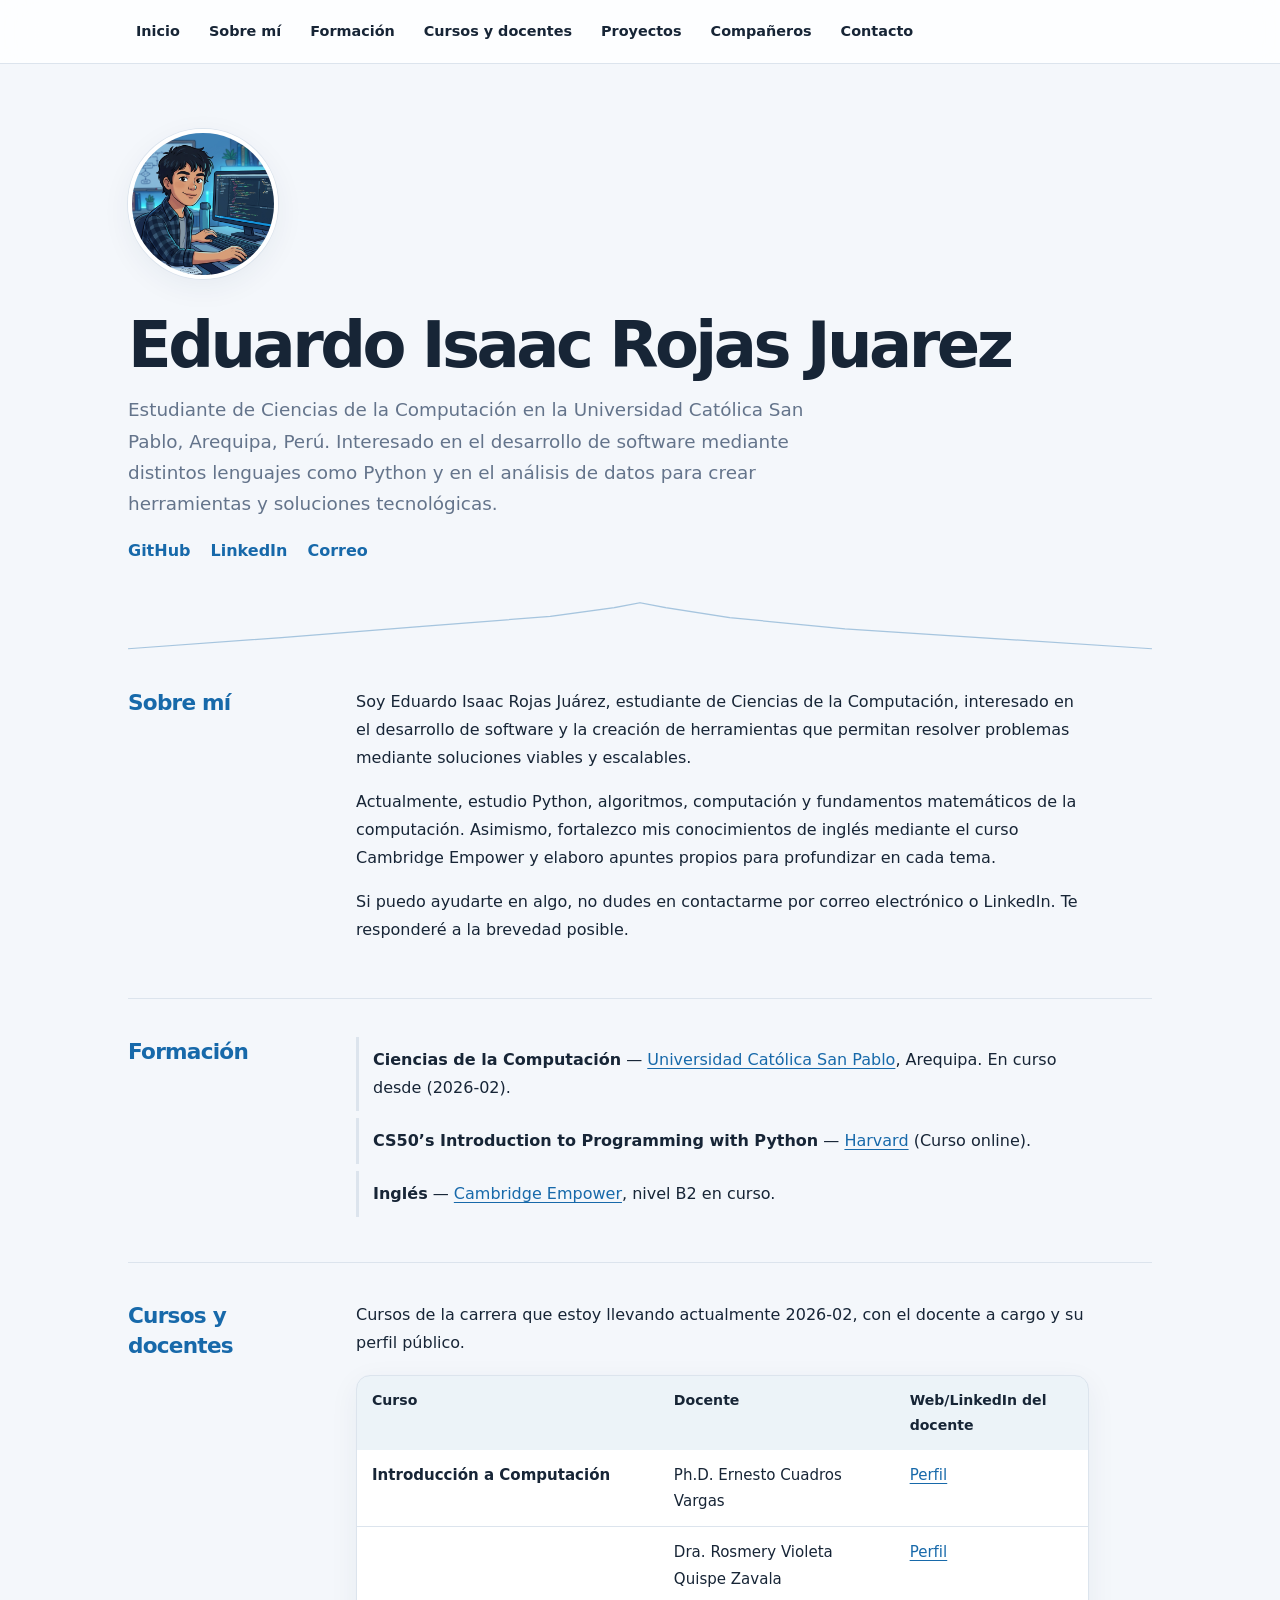
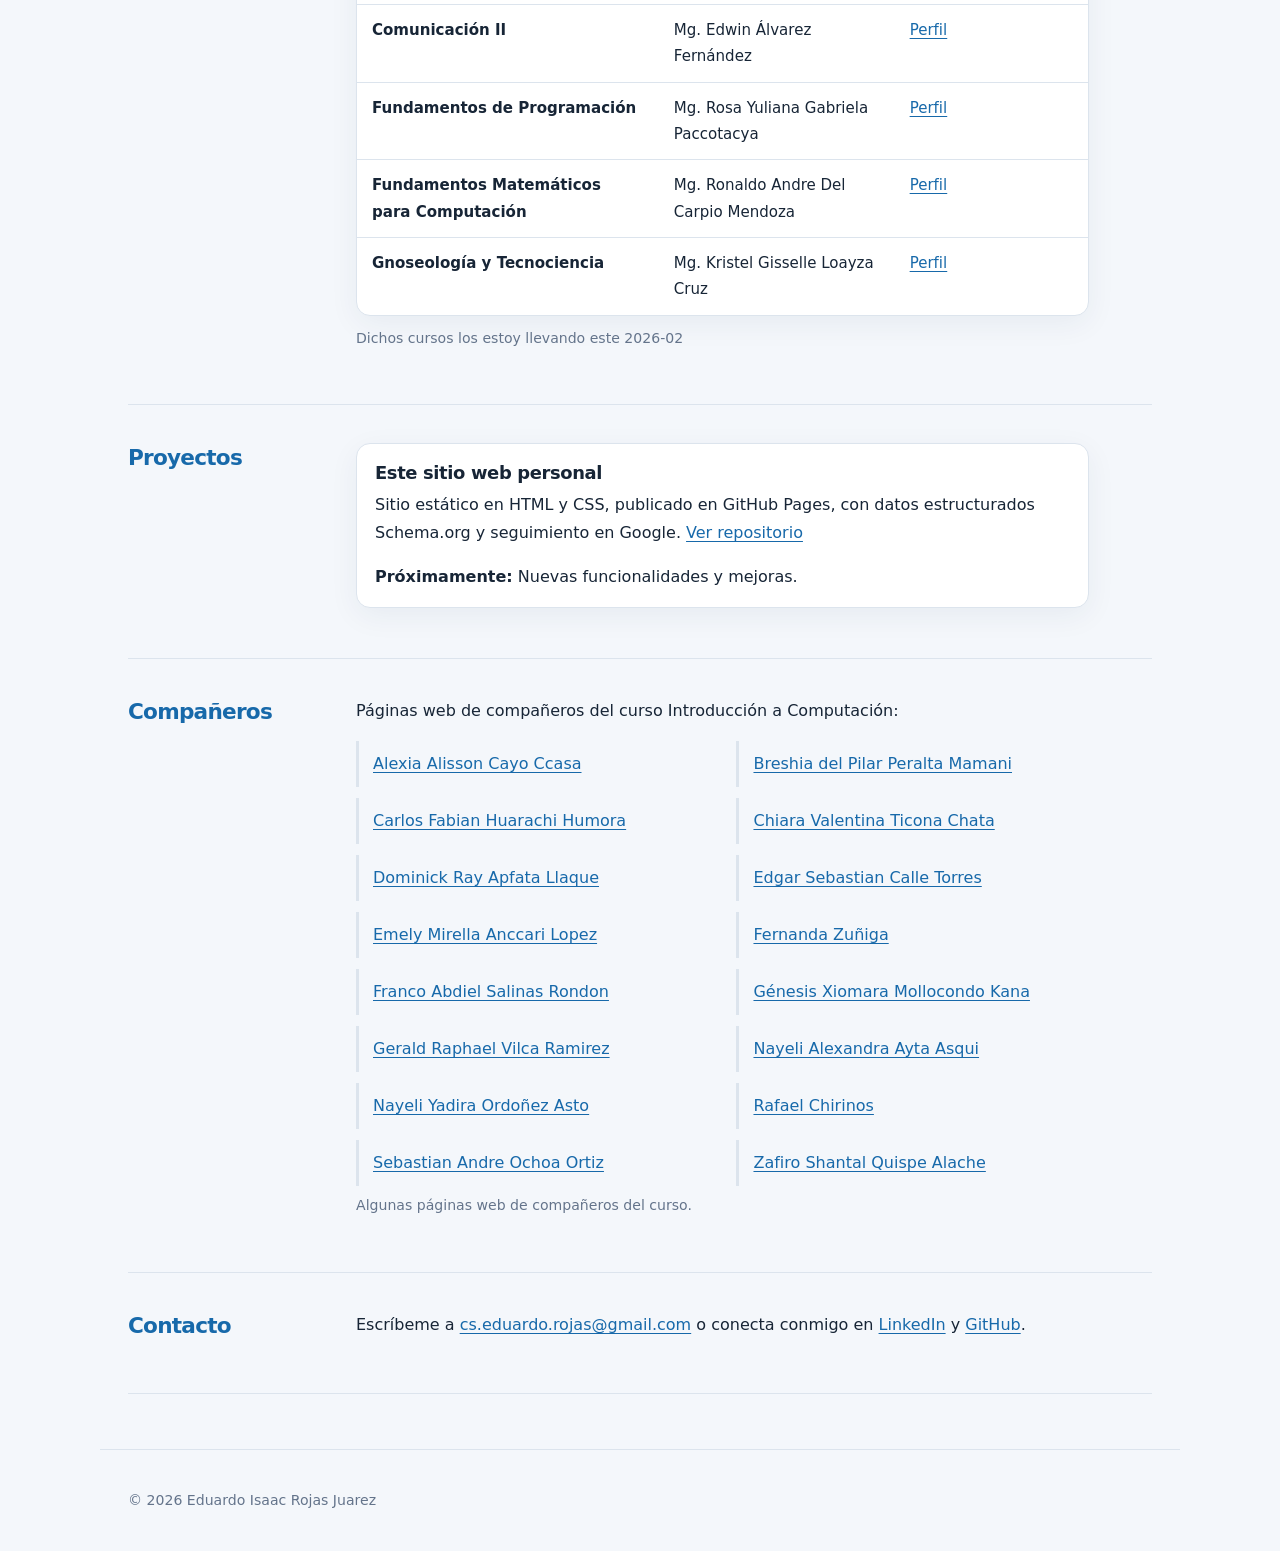
==== index.html @ 974d4896 "Update index.html" ====
<!DOCTYPE html>
<html lang="es">
<head>
  <meta charset="utf-8">
  <meta name="viewport" content="width=device-width, initial-scale=1">
  <title>Eduardo Isaac Rojas Juarez | Estudiante de Ciencias de la Computación</title>
  <meta name="description" content="Sitio web de Eduardo Isaac Rojas Juarez: estudiante de Ciencias de la Computación en Arequipa. CV, cursos, proyectos y contacto.">
  <link rel="canonical" href="https://eduardoisaacrojasjuarez.github.io/">
  <meta name="robots" content="index, follow, max-image-preview:large">
  <meta name="author" content="Eduardo Isaac Rojas Juarez">
  <meta name="google-site-verification" content="FmNkyn1vYM3ba5EuZyZBPUM_drR7Zy6KLE9Pb8ReOTU" />
  <link rel="icon" href="assets/favicon.svg" type="image/svg+xml">
  <link rel="stylesheet" href="styles.css">

  <!-- Open Graph / redes -->
  <meta property="og:type" content="profile">
  <meta property="og:title" content="Eduardo Isaac Rojas Juarez">
  <meta property="og:description" content="Estudiante de Ciencias de la Computación. CV, cursos y proyectos.">
  <meta property="og:url" content="https://eduardoisaacrojasjuarez.github.io/">
  <meta property="og:image" content="https://eduardoisaacrojasjuarez.github.io/assets/perfil.jfif">
  <meta property="og:locale" content="es_PE">

  <!-- Datos estructurados: identidad de la persona -->
  <script type="application/ld+json">
  {
    "@context": "https://schema.org",
    "@type": "Person",
    "name": "Eduardo Isaac Rojas Juarez",
    "url": "https://eduardoisaacrojasjuarez.github.io/",
    "image": "https://eduardoisaacrojasjuarez.github.io/assets/perfil.jfif",
    "jobTitle": "Estudiante de Ciencias de la Computación",
    "description": "Estudiante de Ciencias de la Computación.",
    "alumniOf": {
      "@type": "CollegeOrUniversity",
      "name": "Universidad Católica San Pablo"
    },
    "address": {
      "@type": "PostalAddress",
      "addressLocality": "Arequipa",
      "addressCountry": "PE"
    },
    "knowsAbout": ["Ciencias de la Computación", "Python", "CS50P", "CS50SQL"],
    "sameAs": [
      "https://github.com/eduardoisaacrojasjuarez",
      "https://www.linkedin.com/in/eirj/"
    ]
  }
  </script>
</head>
<body>
  <a class="skip" href="#contenido">Saltar al contenido</a>

  <header class="top">
    <nav aria-label="Principal">
      <a href="#inicio">Inicio</a>
      <a href="#sobre-mi">Sobre mí</a>
      <a href="#formacion">Formación</a>
      <a href="#cursos">Cursos y docentes</a>
      <a href="#proyectos">Proyectos</a>
      <a href="#companeros">Compañeros</a>
      <a href="#contacto">Contacto</a>
    </nav>
  </header>

  <main id="contenido">

    <section id="inicio" class="hero">
      <img src="assets/perfil.jfif" width="160" height="160"
           alt="Retrato de Eduardo Isaac Rojas Juarez, estudiante de Ciencias de la Computación">
      <div>
        <h1>Eduardo Isaac Rojas Juarez</h1>
        <p class="lead">Estudiante de Ciencias de la Computación en la Universidad Católica San Pablo, Arequipa, Perú. 
          Interesado en el desarrollo de software mediante distintos lenguajes como Python y en el análisis de datos para crear herramientas y soluciones tecnológicas.</p>
        <p class="enlaces">
          <a rel="me" href="https://github.com/eduardoisaacrojasjuarez">GitHub</a>
          <a rel="me" href="https://www.linkedin.com/in/eirj/">LinkedIn</a>
          <a href="mailto:cs.eduardo.rojas@gmail.com">Correo</a>
        </p>
      </div>
      <svg class="misti" viewBox="0 0 800 90" preserveAspectRatio="none" aria-hidden="true" focusable="false">
        <path d="M0 88 L120 70 L230 52 L330 36 L380 22 L400 14 L420 22 L470 38 L560 56 L680 72 L800 88" fill="none" stroke="currentColor" stroke-width="2" stroke-linejoin="round"/>
      </svg>
    </section>

    <section id="sobre-mi">
      <h2>Sobre mí</h2>
      <div class="cuerpo">
        <p>Soy Eduardo Isaac Rojas Juárez, estudiante de Ciencias de la Computación, interesado en el desarrollo de software y la creación de herramientas que permitan resolver problemas mediante soluciones viables y escalables.</p>
        <p>Actualmente, estudio Python, algoritmos, computación y fundamentos matemáticos de la computación. Asimismo, fortalezco mis conocimientos de inglés mediante el curso Cambridge Empower y elaboro apuntes propios para profundizar en cada tema.</p>
        <p>Si puedo ayudarte en algo, no dudes en contactarme por correo electrónico o LinkedIn. Te responderé a la brevedad posible.</p>
      </div>
    </section>

    <section id="formacion">
      <h2>Formación</h2>
      <div class="cuerpo">
        <ul class="linea">
          <li>
            <strong>Ciencias de la Computación</strong> — 
            <a href="https://dc.ucsp.edu.pe/" target="_blank" rel="noopener noreferrer">Universidad Católica San Pablo</a>, Arequipa. En curso desde (2026-02).
          </li>
          <li>
            <strong>CS50’s Introduction to Programming with Python</strong> — 
            <a href="https://cs50.harvard.edu/python/" target="_blank" rel="noopener noreferrer">Harvard</a> (Curso online).
          </li>
          <li>
            <strong>Inglés</strong> — 
            <a href="https://idiomas.ucsp.edu.pe/" target="_blank" rel="noopener noreferrer">Cambridge Empower</a>, nivel B2 en curso.
          </li>
        </ul>
      </div>
    </section>

    <section id="cursos">
      <h2>Cursos y docentes</h2>
      <div class="cuerpo">
        <p> Cursos de la carrera que estoy llevando actualmente 2026-02, con el docente a cargo y su perfil público.</p>
        <div class="tabla" tabindex="0" role="region" aria-label="Tabla de cursos y docentes">
          <table>
            <caption class="solo-lectores"> Cursos de Ciencias de la Computación, docentes y perfiles de LinkedIn</caption>
            <thead>
              <tr><th scope="col">Curso</th><th scope="col">Docente</th><th scope="col"> Web/LinkedIn del docente</th></tr>
            </thead>
            <tbody>
              <tr>
                <th scope="row">Introducción a Computación</th>
                <td>Ph.D. Ernesto Cuadros Vargas</td>
                <td><a href="https://socios.spc.org.pe/ecuadros/" target="_blank" rel="noopener noreferrer">Perfil</a></td>
              </tr>
              <tr>
                <th scope="row"></th>
                <td>Dra. Rosmery Violeta Quispe Zavala</td>
                <td><a href="https://pe.linkedin.com/in/rosmery-violeta-quispe-zavala-58374638" target="_blank" rel="noopener noreferrer">Perfil</a></td>
              </tr>
              <tr>
                <th scope="row">Comunicación II</th>
                <td>Mg. Edwin Álvarez Fernández</td>
                <td><a href="https://www.facebook.com/edwing.alvarezfernandez" target="_blank" rel="noopener noreferrer">Perfil</a></td>
              </tr>
              <tr>
                <th scope="row">Fundamentos de Programación</th>
                <td>Mg. Rosa Yuliana Gabriela Paccotacya</td>
                <td><a href="https://pe.linkedin.com/in/rpaccotacyay" target="_blank" rel="noopener noreferrer">Perfil</a></td>
              </tr>
              <tr>
                <th scope="row">Fundamentos Matemáticos para Computación</th>
                <td>Mg. Ronaldo Andre Del Carpio Mendoza</td>
                <td><a href="https://pe.linkedin.com/in/ronaldo-del-carpio" target="_blank" rel="noopener noreferrer">Perfil</a></td>
              </tr>
              <tr>
                <th scope="row">Gnoseología y Tecnociencia</th>
                <td>Mg. Kristel Gisselle Loayza Cruz</td>
                <td><a href="https://www.facebook.com/kristelgisselle.loayzacruz/?locale=es_LA" target="_blank" rel="noopener noreferrer">Perfil</a></td>
              </tr>
        <!-- <tr>
                <th scope="row">[[OTRO CURSO]]</th>
                <td>[[DOCENTE]]</td>
                <td><a href="[[URL LINKEDIN DOCENTE]]" rel="noopener noreferrer">Perfil</a></td>
              </tr> -->
            </tbody>
          </table>
        </div>
        <p class="nota"> Dichos cursos los estoy llevando este 2026-02 </p>
      </div>
    </section>

    <section id="proyectos">
      <h2>Proyectos</h2>
      <div class="cuerpo">
        <article>
          <h3>Este sitio web personal</h3>
          <p>Sitio estático en HTML y CSS, publicado en GitHub Pages, con datos estructurados Schema.org y
          seguimiento en Google.
          <a href="https://github.com/eduardoisaacrojasjuarez/eduardoisaacrojasjuarez.github.io">Ver repositorio</a></p>
          <p><strong>Próximamente:</strong> Nuevas funcionalidades y mejoras.</p>
        </article>
        
<!--    <article>
          <h3>[[NOMBRE DE UN PROYECTO REAL]]</h3>
          <p>[[Problema que resuelve, tu contribución, herramientas y resultado. Enlace al repositorio.]]</p>
        </article>
        <article>
          <h3>Apuntes de Python basados en CS50P</h3>
          <p>Guía en español de la primera parte de CS50P con ejercicios, balotario y glosario por capítulo.
          [[AÑADE enlace al repositorio o al PDF si lo publicas]]</p>
        </article>
-->

      </div>
    </section>

    <section id="companeros">
    <h2>Compañeros</h2>
    <div class="cuerpo">
      <p>Páginas web de compañeros del curso Introducción a Computación:</p>
      <ul class="linea dos-columnas">
        <li><a href="https://alexiacayo19.github.io" target="_blank" rel="noopener noreferrer">Alexia Alisson Cayo Ccasa</a></li>
        <li><a href="https://bre-pilar.github.io/Breshia-del-pilar-peralta-mamani/" target="_blank" rel="noopener noreferrer">Breshia del Pilar Peralta Mamani</a></li>
        <li><a href="https://carlosfabianhuarachihumora.github.io" target="_blank" rel="noopener noreferrer">Carlos Fabian Huarachi Humora</a></li>
        <li><a href="https://chiaraticona-source.github.io/chiara-ticona.github.io/" target="_blank" rel="noopener noreferrer">Chiara Valentina Ticona Chata</a></li>
        <li><a href="https://dominickapfata-sudo.github.io/dominickrayapfatallaique.github.io/" target="_blank" rel="noopener noreferrer">Dominick Ray Apfata Llaque</a></li>
        <li><a href="https://polarberto.github.io/EDGAR-SEBASTIAN-CALLE-TORRES/" target="_blank" rel="noopener noreferrer">Edgar Sebastian Calle Torres</a></li>
        <li><a href="https://emelyanccari-ops.github.io" target="_blank" rel="noopener noreferrer">Emely Mirella Anccari Lopez</a></li>
        <li><a href="https://fernandagzcj.github.io/fernandagabrielazunigacamacho.github.io/" target="_blank" rel="noopener noreferrer">Fernanda Zuñiga</a></li>
        <li><a href="https://francoabdielsalinasrondon.github.io" target="_blank" rel="noopener noreferrer">Franco Abdiel Salinas Rondon</a></li>
        <li><a href="https://genesismollocondo-source.github.io/" target="_blank" rel="noopener noreferrer">Génesis Xiomara Mollocondo Kana</a></li>
        <li><a href="https://roachsanders.github.io/Gerald-Raphael-Vilca-Ramirez/" target="_blank" rel="noopener noreferrer">Gerald Raphael Vilca Ramirez</a></li>
        <li><a href="https://nayeliayta-dev.github.io/" target="_blank" rel="noopener noreferrer">Nayeli Alexandra Ayta Asqui</a></li>
        <li><a href="https://nayeliordonez.github.io/Nayeli-Ordonez-Asto/" target="_blank" rel="noopener noreferrer">Nayeli Yadira Ordoñez Asto</a></li>
        <li><a href="https://rafaelchirinosaspauza.github.io/sitio-web-sobre-mi-/" target="_blank" rel="noopener noreferrer">Rafael Chirinos</a></li>
        <li><a href="https://sebasochoa.github.io" target="_blank" rel="noopener noreferrer">Sebastian Andre Ochoa Ortiz</a></li>
        <li><a href="https://zafiroquispe-wq.github.io/" target="_blank" rel="noopener noreferrer">Zafiro Shantal Quispe Alache</a></li>
      </ul>
      <p class="nota">Algunas páginas web de compañeros del curso.</p>
    </div>
    </section>
    
    <section id="contacto">
      <h2>Contacto</h2>
      <div class="cuerpo">
        <p>Escríbeme a <a href="mailto:cs.eduardo.rojas@gmail.com">cs.eduardo.rojas@gmail.com</a> o conecta conmigo en
        <a rel="me" href="https://www.linkedin.com/in/eirj/">LinkedIn</a> y
        <a rel="me" href="https://github.com/eduardoisaacrojasjuarez">GitHub</a>.</p>
      </div>
    </section>

  </main>

  <footer><p>© 2026 Eduardo Isaac Rojas Juarez</p></footer>
</body>
</html>
---- styles.css ----
:root {
  color-scheme: light;

  --tinta: #172536;
  --fondo: #f4f7fb;
  --superficie: #ffffff;
  --linea: #dce4ed;
  --acento: #1769aa;
  --acento-hover: #0c4f87;
  --suave: #64748b;
  --barra: rgba(255, 255, 255, .82);
  --sombra: 0 8px 30px rgba(25, 50, 80, .06);
  --radio: 14px;
  --ancho: 1080px;
}

* {
  box-sizing: border-box;
}

html {
  scroll-behavior: smooth;
  scroll-padding-top: 85px;
}

body {
  margin: 0;
  font: 16px/1.75 system-ui, -apple-system, "Segoe UI",
        Roboto, sans-serif;
  color: var(--tinta);
  background: var(--fondo);
  -webkit-font-smoothing: antialiased;
  text-rendering: optimizeLegibility;
}

::selection {
  color: #fff;
  background: var(--acento);
}

/* Accesibilidad */

.skip {
  position: absolute;
  left: -9999px;
}

.skip:focus {
  position: fixed;
  left: 12px;
  top: 12px;
  padding: 10px 16px;
  background: var(--superficie);
  color: var(--tinta);
  border: 2px solid var(--acento);
  border-radius: 8px;
  z-index: 100;
}

.solo-lectores {
  position: absolute;
  width: 1px;
  height: 1px;
  padding: 0;
  margin: -1px;
  overflow: hidden;
  clip: rect(0, 0, 0, 0);
  white-space: nowrap;
  border: 0;
}

/* Navegación */

.top {
  position: sticky;
  top: 0;
  z-index: 50;
  background: var(--barra);
  border-bottom: 1px solid var(--linea);
  -webkit-backdrop-filter: blur(16px);
  backdrop-filter: blur(16px);
}

nav {
  max-width: var(--ancho);
  margin: auto;
  display: flex;
  flex-wrap: wrap;
  align-items: center;
  gap: 5px;
  padding: 12px 24px;
}

nav a {
  color: var(--tinta);
  text-decoration: none;
  font-size: .9rem;
  font-weight: 600;
  padding: 7px 12px;
  border-radius: 8px;
  transition: background .2s ease, color .2s ease;
}

nav a:hover,
nav a:focus-visible {
  color: var(--acento);
  background: rgba(23, 105, 170, .09);
  text-decoration: none;
}

/* Contenido principal */

main {
  max-width: var(--ancho);
  margin: auto;
  padding: 0 28px 55px;
}

section {
  padding: 38px 0;
  border-bottom: 1px solid var(--linea);
  display: grid;
  grid-template-columns: 12rem minmax(0, 1fr);
  gap: 12px 36px;
}

section > h2 {
  margin: 0;
  font: 650 1.35rem/1.35 system-ui, sans-serif;
  color: var(--acento);
  letter-spacing: -.035em;
}

.cuerpo {
  max-width: 72ch;
  min-width: 0;
}

.cuerpo > *:first-child {
  margin-top: 0;
}

.cuerpo p {
  margin: 0 0 16px;
}

/* Presentación */

.hero {
  display: flex;
  gap: 32px;
  align-items: center;
  flex-wrap: wrap;
  position: relative;
  padding: 65px 0 85px;
  border-bottom: 0;
}

.hero img {
  width: 150px;
  height: 150px;
  border-radius: 50%;
  object-fit: cover;
  border: 4px solid var(--superficie);
  box-shadow: 0 0 0 1px var(--linea), var(--sombra);
}

h1 {
  font: 750 clamp(2.4rem, 6vw, 4rem)/1.08
        system-ui, sans-serif;
  margin: 0 0 14px;
  letter-spacing: -.055em;
}

.lead {
  font-size: clamp(1rem, 2vw, 1.15rem);
  line-height: 1.7;
  margin: 0 0 18px;
  max-width: 58ch;
  color: var(--suave);
}

.enlaces {
  display: flex;
  gap: 12px 20px;
  flex-wrap: wrap;
  margin: 0;
  font-weight: 650;
}

.enlaces a {
  text-decoration: none;
}

.enlaces a:hover {
  text-decoration: underline;
}

.misti {
  position: absolute;
  left: 0;
  right: 0;
  bottom: 0;
  width: 100%;
  height: 56px;
  color: var(--acento);
  opacity: .35;
  pointer-events: none;
}

/* Títulos y artículos */

h3 {
  font-size: 1.12rem;
  line-height: 1.4;
  margin: 22px 0 6px;
  letter-spacing: -.02em;
}

article {
  padding: 16px 18px;
  margin: 12px 0;
  background: var(--superficie);
  border: 1px solid var(--linea);
  border-radius: var(--radio);
  box-shadow: var(--sombra);
  transition: border-color .2s ease, transform .2s ease;
}

article:hover {
  border-color: var(--acento);
  transform: translateY(-2px);
}

article:first-child h3 {
  margin-top: 0;
}

article p:last-child {
  margin-bottom: 0;
}

/* Enlaces */

a {
  color: var(--acento);
  text-underline-offset: 3px;
  text-decoration-thickness: 1px;
  transition: color .2s ease;
}

a:hover {
  color: var(--acento-hover);
}

a:focus-visible,
.tabla:focus-visible {
  outline: 3px solid #f5a524;
  outline-offset: 4px;
  border-radius: 4px;
}

/* Listas */

ul.linea {
  list-style: none;
  padding: 0;
  margin: 0;
}

ul.linea li {
  padding: 9px 0 9px 14px;
  border-left: 3px solid var(--linea);
  margin-bottom: 7px;
  transition: border-color .2s ease, padding-left .2s ease;
}

ul.linea li:hover {
  border-left-color: var(--acento);
  padding-left: 19px;
}

/* Compañeros: dos columnas */

.dos-columnas {
  display: grid;
  grid-template-columns: repeat(2, minmax(0, 1fr));
  column-gap: 28px;
  row-gap: 4px;
}

.dos-columnas li {
  min-width: 0;
  overflow-wrap: anywhere;
}

/* Tablas */

.tabla {
  overflow-x: auto;
  margin: 18px 0 10px;
  border: 1px solid var(--linea);
  border-radius: var(--radio);
  background: var(--superficie);
  box-shadow: var(--sombra);
}

table {
  border-collapse: collapse;
  width: 100%;
  min-width: 560px;
  font-size: .94rem;
}

th,
td {
  text-align: left;
  padding: 12px 15px;
  border-bottom: 1px solid var(--linea);
  vertical-align: top;
}

thead th {
  background: rgba(23, 105, 170, .08);
  font-size: .88rem;
  font-weight: 700;
}

tbody th {
  font-weight: 650;
}

tbody tr:hover {
  background: rgba(23, 105, 170, .035);
}

tr:last-child > * {
  border-bottom: 0;
}

/* Notas */

.nota {
  font-size: .88rem;
  color: var(--suave);
  margin-top: 16px;
}

/* Pie de página */

footer {
  max-width: var(--ancho);
  margin: auto;
  padding: 24px 28px;
  color: var(--suave);
  font-size: .88rem;
  border-top: 1px solid var(--linea);
}

/* Adaptación a dispositivos */

@media (max-width: 760px) {
  main {
    padding: 0 20px 40px;
  }

  section {
    grid-template-columns: 1fr;
    gap: 14px;
    padding: 30px 0;
  }

  section > h2 {
    font-size: 1.25rem;
  }

  .hero {
    padding: 38px 0 75px;
    gap: 22px;
  }

  .hero img {
    width: 120px;
    height: 120px;
  }

  nav {
    padding: 10px 16px;
    gap: 3px;
  }
}

@media (max-width: 520px) {
  .dos-columnas {
    grid-template-columns: 1fr;
  }

  h1 {
    font-size: 2.5rem;
  }

  .hero {
    align-items: flex-start;
  }

  nav a {
    font-size: .84rem;
    padding: 6px 9px;
  }

  article {
    padding: 14px;
  }
}

/* Modo oscuro automático */

@media (prefers-color-scheme: dark) {
  :root {
    color-scheme: dark;

    --tinta: #e6edf5;
    --fondo: #0b1220;
    --superficie: #111c2c;
    --linea: #25354a;
    --acento: #70baff;
    --acento-hover: #a0d2ff;
    --suave: #a2b1c3;
    --barra: rgba(11, 18, 32, .86);
    --sombra: 0 8px 30px rgba(0, 0, 0, .18);
  }

  .tabla {
    background: var(--superficie);
  }

  thead th {
    background: #1a2a40;
  }

  tbody tr:hover {
    background: rgba(112, 186, 255, .05);
  }

  .hero img {
    border-color: var(--superficie);
  }

  ::selection {
    color: #0b1220;
    background: #70baff;
  }
}

/* Movimiento reducido */

@media (prefers-reduced-motion: reduce) {
  *,
  *::before,
  *::after {
    scroll-behavior: auto !important;
    transition-duration: .01ms !important;
    animation-duration: .01ms !important;
    animation-iteration-count: 1 !important;
  }
}

/* Impresión */

@media print {
  :root {
    color-scheme: light;
    --tinta: #000;
    --fondo: #fff;
    --superficie: #fff;
    --linea: #ccc;
    --acento: #000;
    --suave: #444;
  }

  body {
    background: #fff;
    color: #000;
    font-size: 11pt;
  }

  .top,
  .skip,
  .misti {
    display: none;
  }

  main {
    max-width: none;
    padding: 0;
  }

  section {
    display: block;
    padding: 18px 0;
  }

  section > h2 {
    margin-bottom: 10px;
  }

  article {
    box-shadow: none;
    break-inside: avoid;
  }

  a {
    color: #000;
  }

  footer {
    padding: 15px 0;
  }
}
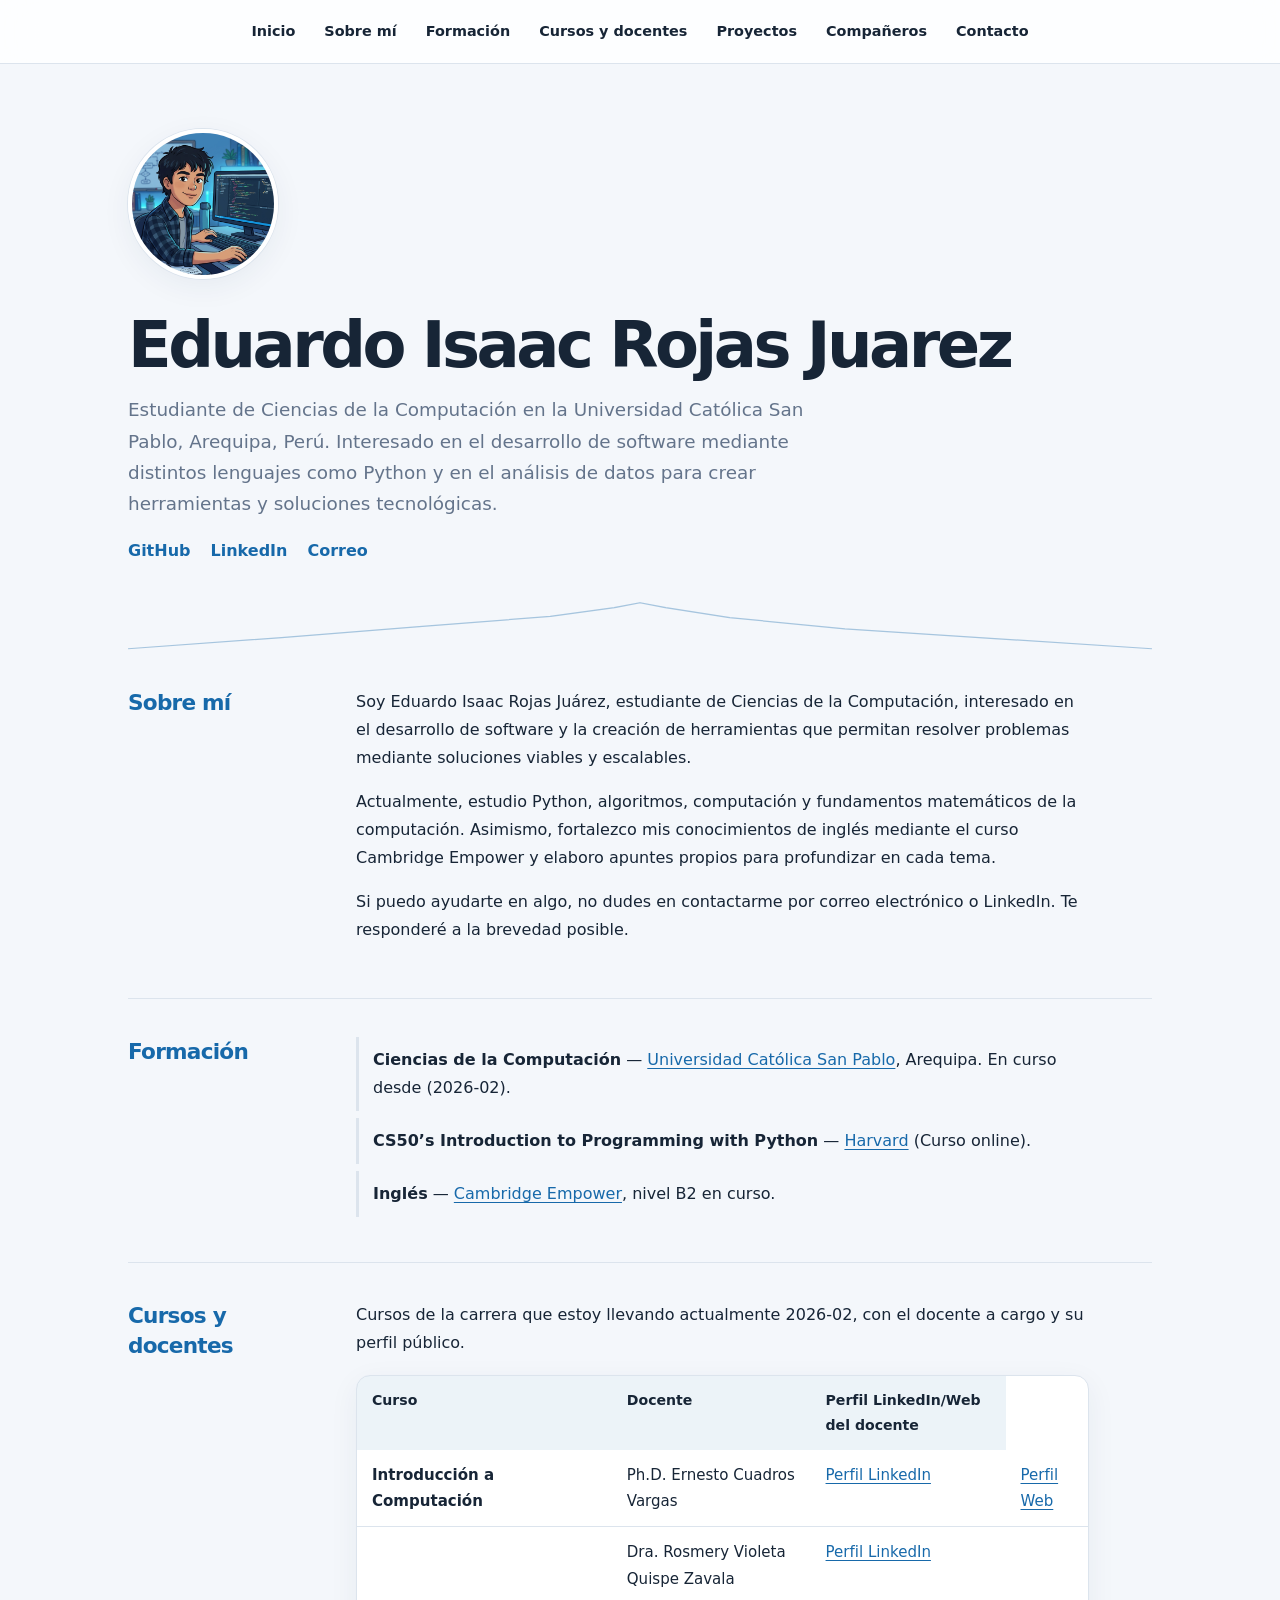
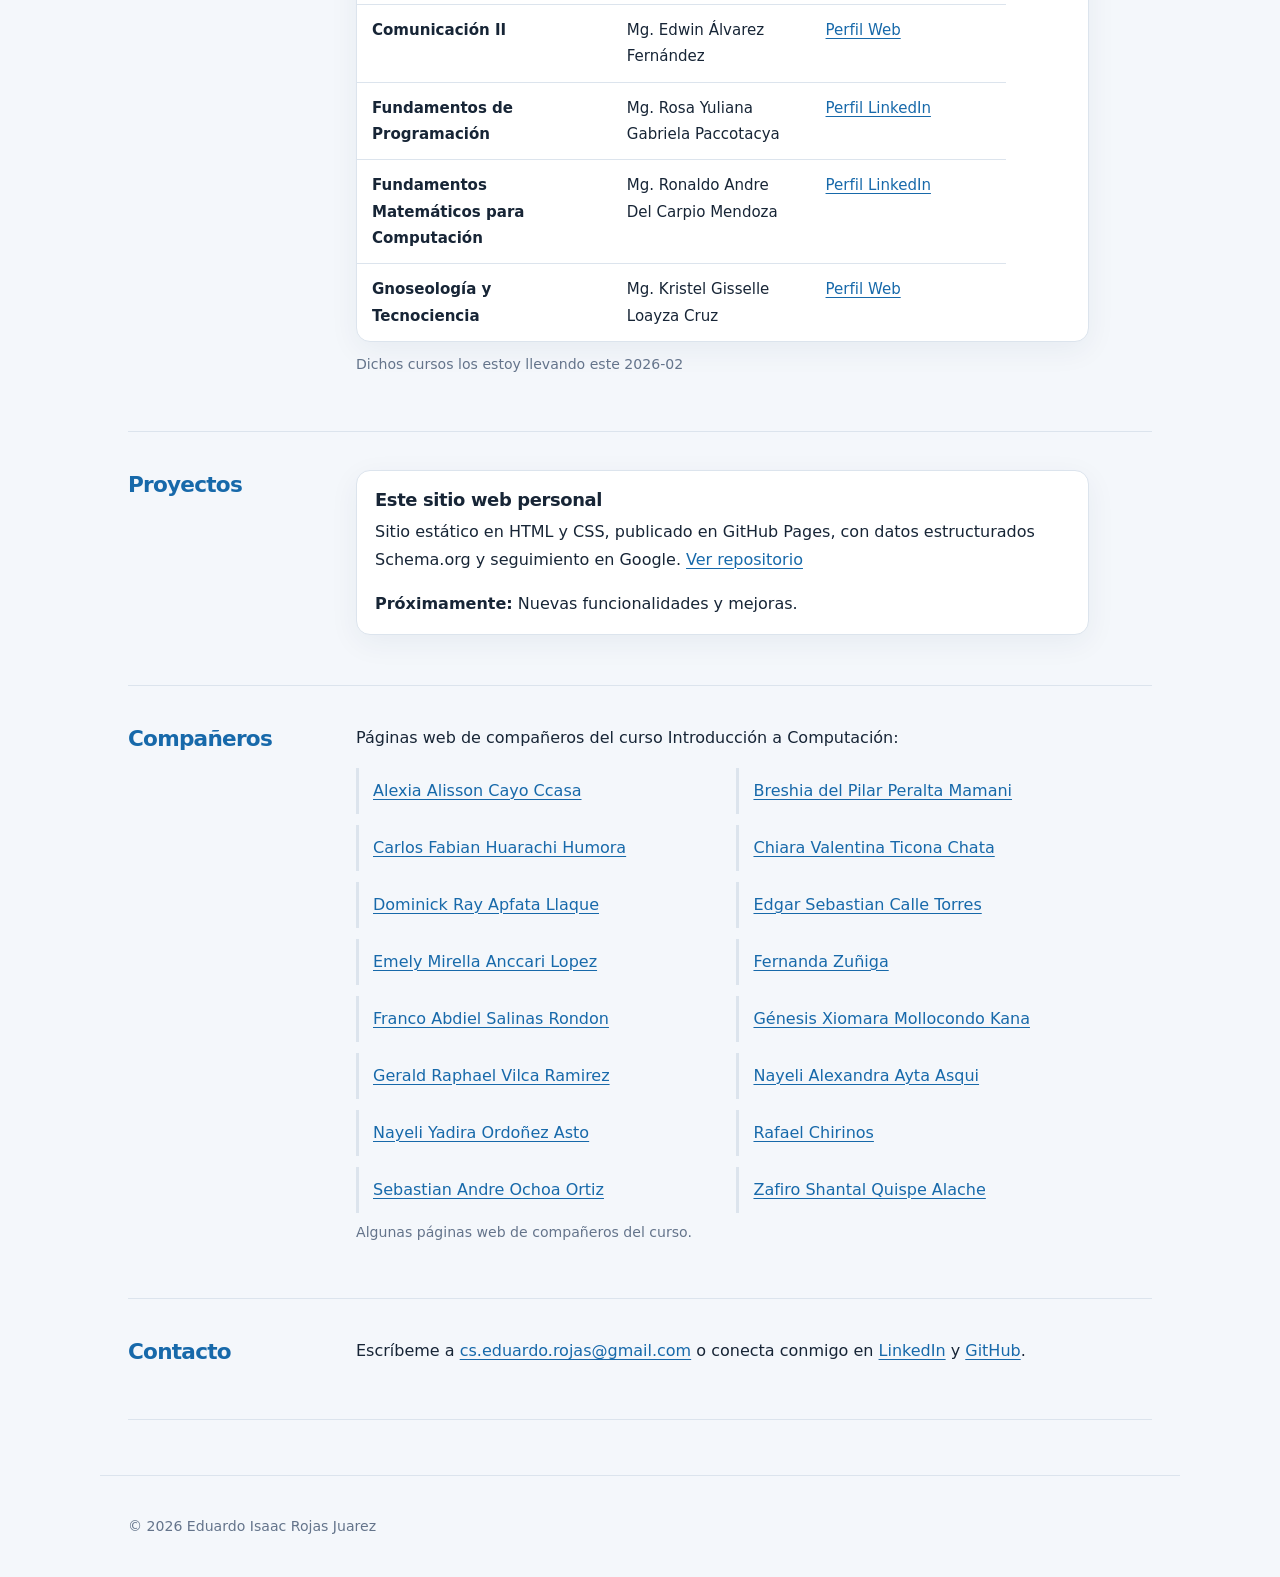
==== commit ee692b9b: "Fix HTML encoding issues in index.html" ====
--- a/index.html
+++ b/index.html
@@ -119,38 +119,39 @@
           <table>
             <caption class="solo-lectores"> Cursos de Ciencias de la Computación, docentes y perfiles de LinkedIn</caption>
             <thead>
-              <tr><th scope="col">Curso</th><th scope="col">Docente</th><th scope="col"> Web/LinkedIn del docente</th></tr>
+              <tr><th scope="col">Curso</th><th scope="col">Docente</th><th scope="col"> Perfil LinkedIn/Web del docente</th></tr>
             </thead>
             <tbody>
               <tr>
                 <th scope="row">Introducción a Computación</th>
                 <td>Ph.D. Ernesto Cuadros Vargas</td>
-                <td><a href="https://socios.spc.org.pe/ecuadros/" target="_blank" rel="noopener noreferrer">Perfil</a></td>
+                <td><a href="https://www.linkedin.com/in/ecuadrosv/" target="_blank" rel="noopener noreferrer">Perfil LinkedIn</a></td>
+                <td><a href="https://socios.spc.org.pe/ecuadros/" target="_blank" rel="noopener noreferrer">Perfil Web</a></td>
               </tr>
               <tr>
                 <th scope="row"></th>
                 <td>Dra. Rosmery Violeta Quispe Zavala</td>
-                <td><a href="https://pe.linkedin.com/in/rosmery-violeta-quispe-zavala-58374638" target="_blank" rel="noopener noreferrer">Perfil</a></td>
+                <td><a href="https://pe.linkedin.com/in/rosmery-violeta-quispe-zavala-58374638" target="_blank" rel="noopener noreferrer">Perfil LinkedIn</a></td>
               </tr>
               <tr>
                 <th scope="row">Comunicación II</th>
                 <td>Mg. Edwin Álvarez Fernández</td>
-                <td><a href="https://www.facebook.com/edwing.alvarezfernandez" target="_blank" rel="noopener noreferrer">Perfil</a></td>
+                <td><a href="https://www.facebook.com/edwing.alvarezfernandez" target="_blank" rel="noopener noreferrer">Perfil Web</a></td>
               </tr>
               <tr>
                 <th scope="row">Fundamentos de Programación</th>
                 <td>Mg. Rosa Yuliana Gabriela Paccotacya</td>
-                <td><a href="https://pe.linkedin.com/in/rpaccotacyay" target="_blank" rel="noopener noreferrer">Perfil</a></td>
+                <td><a href="https://pe.linkedin.com/in/rpaccotacyay" target="_blank" rel="noopener noreferrer">Perfil LinkedIn</a></td>
               </tr>
               <tr>
                 <th scope="row">Fundamentos Matemáticos para Computación</th>
                 <td>Mg. Ronaldo Andre Del Carpio Mendoza</td>
-                <td><a href="https://pe.linkedin.com/in/ronaldo-del-carpio" target="_blank" rel="noopener noreferrer">Perfil</a></td>
+                <td><a href="https://pe.linkedin.com/in/ronaldo-del-carpio" target="_blank" rel="noopener noreferrer">Perfil LinkedIn</a></td>
               </tr>
               <tr>
                 <th scope="row">Gnoseología y Tecnociencia</th>
                 <td>Mg. Kristel Gisselle Loayza Cruz</td>
-                <td><a href="https://www.facebook.com/kristelgisselle.loayzacruz/?locale=es_LA" target="_blank" rel="noopener noreferrer">Perfil</a></td>
+                <td><a href="https://www.facebook.com/kristelgisselle.loayzacruz/?locale=es_LA" target="_blank" rel="noopener noreferrer">Perfil Web</a></td>
               </tr>
         <!-- <tr>
                 <th scope="row">[[OTRO CURSO]]</th>
--- a/styles.css
+++ b/styles.css
@@ -88,6 +88,7 @@
   display: flex;
   flex-wrap: wrap;
   align-items: center;
+  justify-content: center;
   gap: 5px;
   padding: 12px 24px;
 }
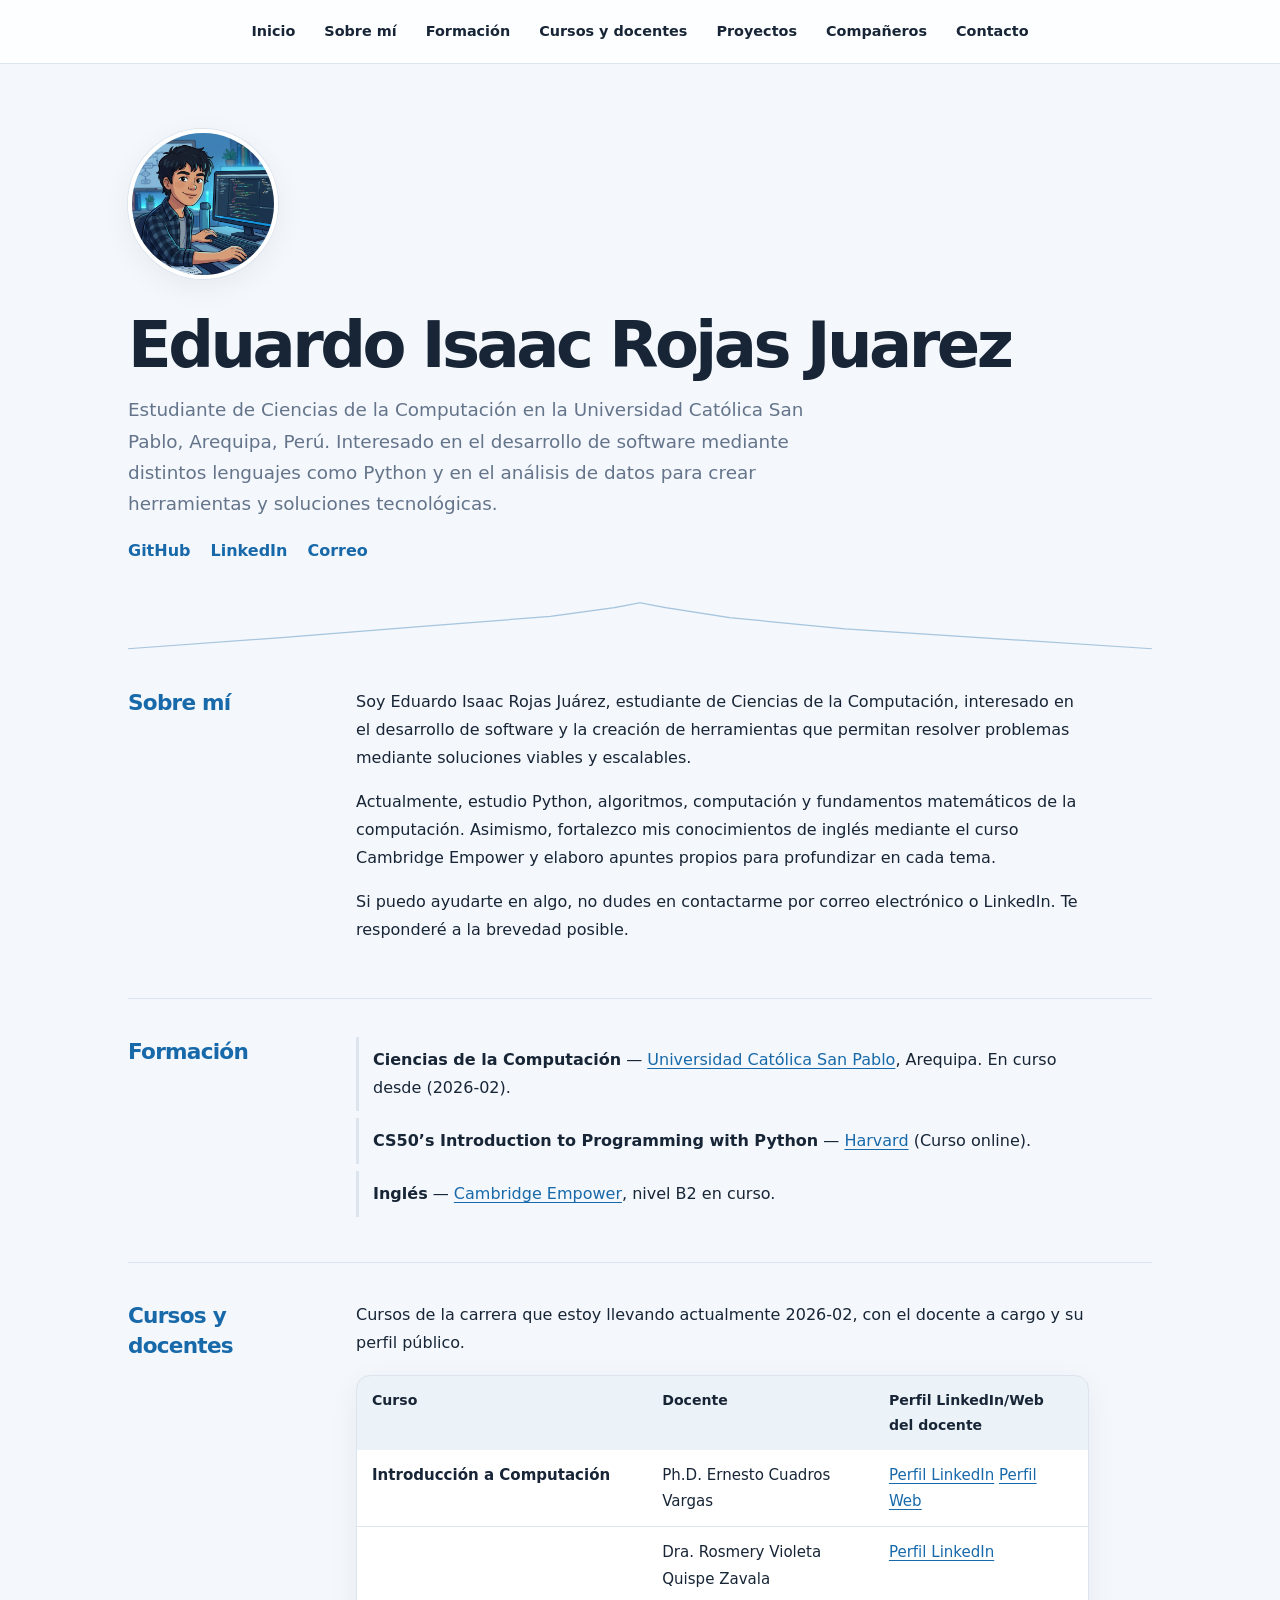
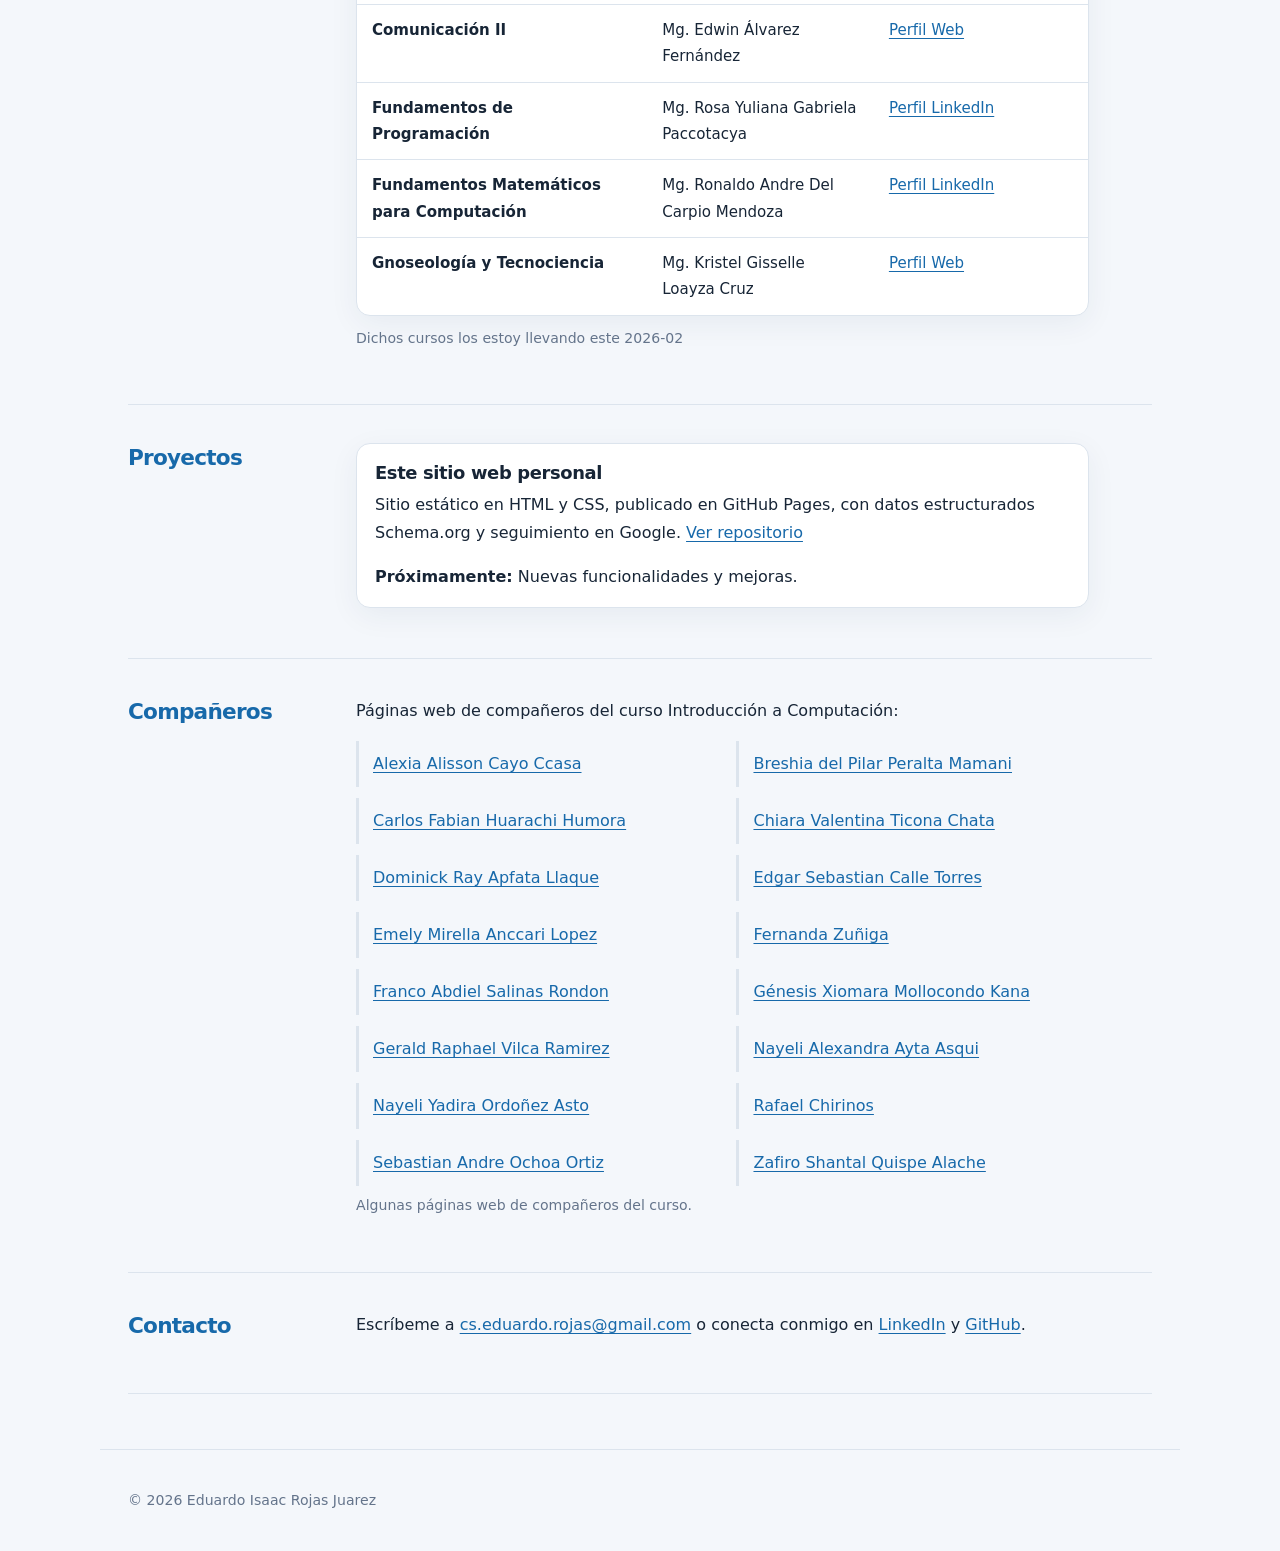
==== commit c3262348: "Update index.html" ====
--- a/index.html
+++ b/index.html
@@ -125,8 +125,10 @@
               <tr>
                 <th scope="row">Introducción a Computación</th>
                 <td>Ph.D. Ernesto Cuadros Vargas</td>
-                <td><a href="https://www.linkedin.com/in/ecuadrosv/" target="_blank" rel="noopener noreferrer">Perfil LinkedIn</a></td>
-                <td><a href="https://socios.spc.org.pe/ecuadros/" target="_blank" rel="noopener noreferrer">Perfil Web</a></td>
+                <td>
+                  <a href="https://www.linkedin.com/in/ecuadrosv/" target="_blank" rel="noopener noreferrer">Perfil LinkedIn</a>
+                  <a href="https://socios.spc.org.pe/ecuadros/" target="_blank" rel="noopener noreferrer">Perfil Web</a>
+                </td>
               </tr>
               <tr>
                 <th scope="row"></th>
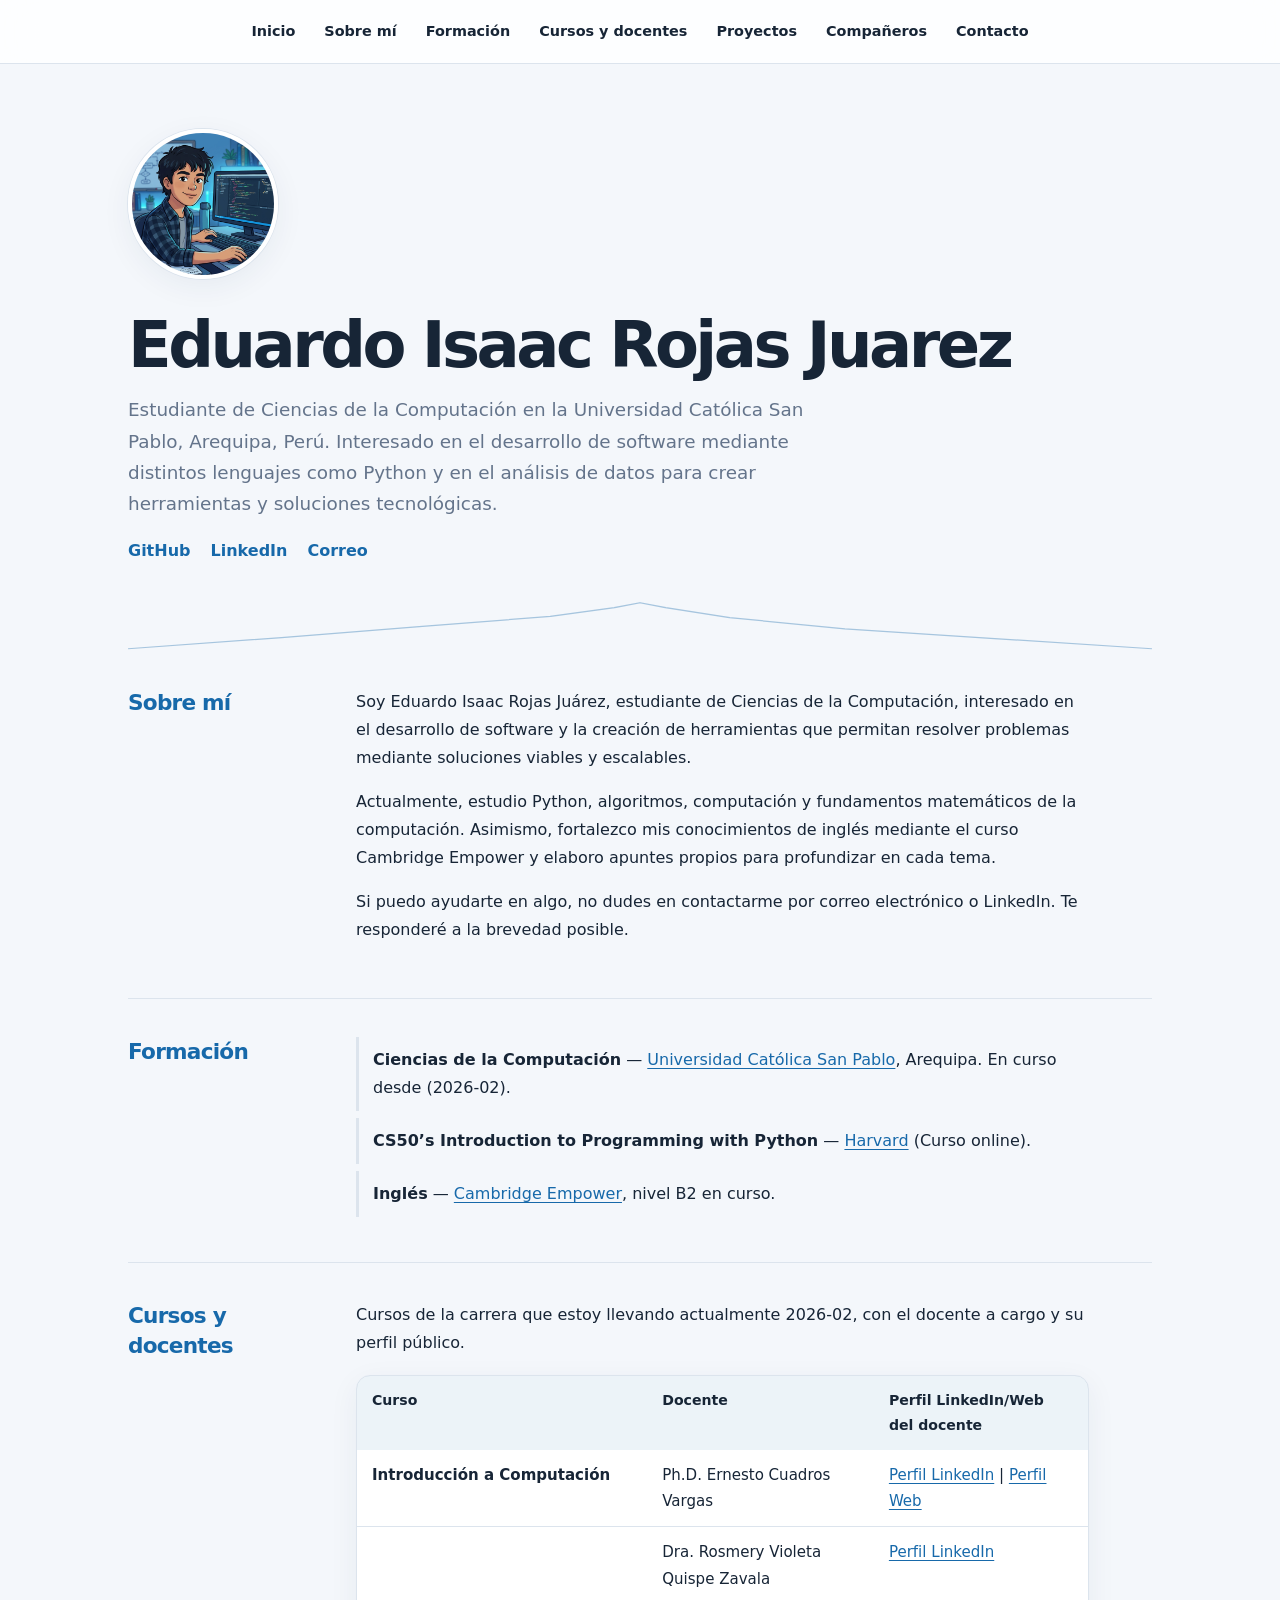
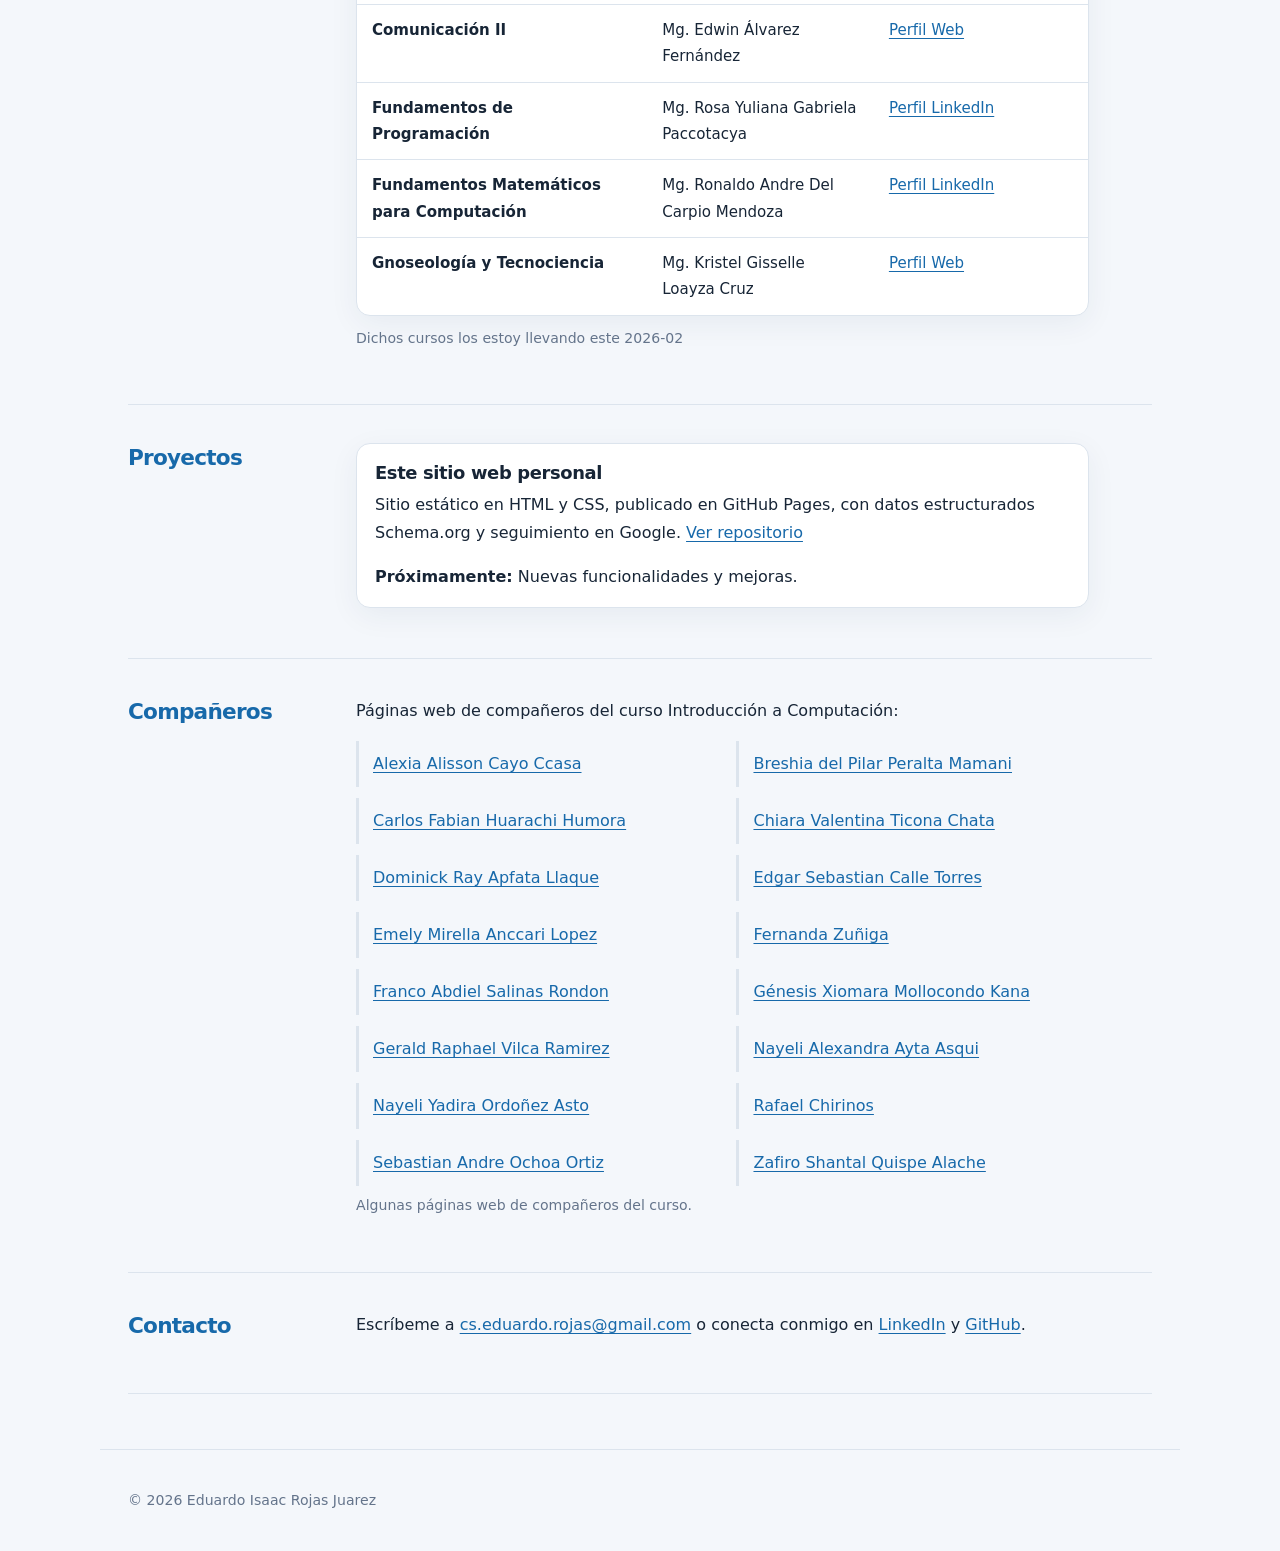
==== commit 30d65544: "Fix HTML formatting and structure" ====
--- a/index.html
+++ b/index.html
@@ -127,6 +127,7 @@
                 <td>Ph.D. Ernesto Cuadros Vargas</td>
                 <td>
                   <a href="https://www.linkedin.com/in/ecuadrosv/" target="_blank" rel="noopener noreferrer">Perfil LinkedIn</a>
+                  |
                   <a href="https://socios.spc.org.pe/ecuadros/" target="_blank" rel="noopener noreferrer">Perfil Web</a>
                 </td>
               </tr>
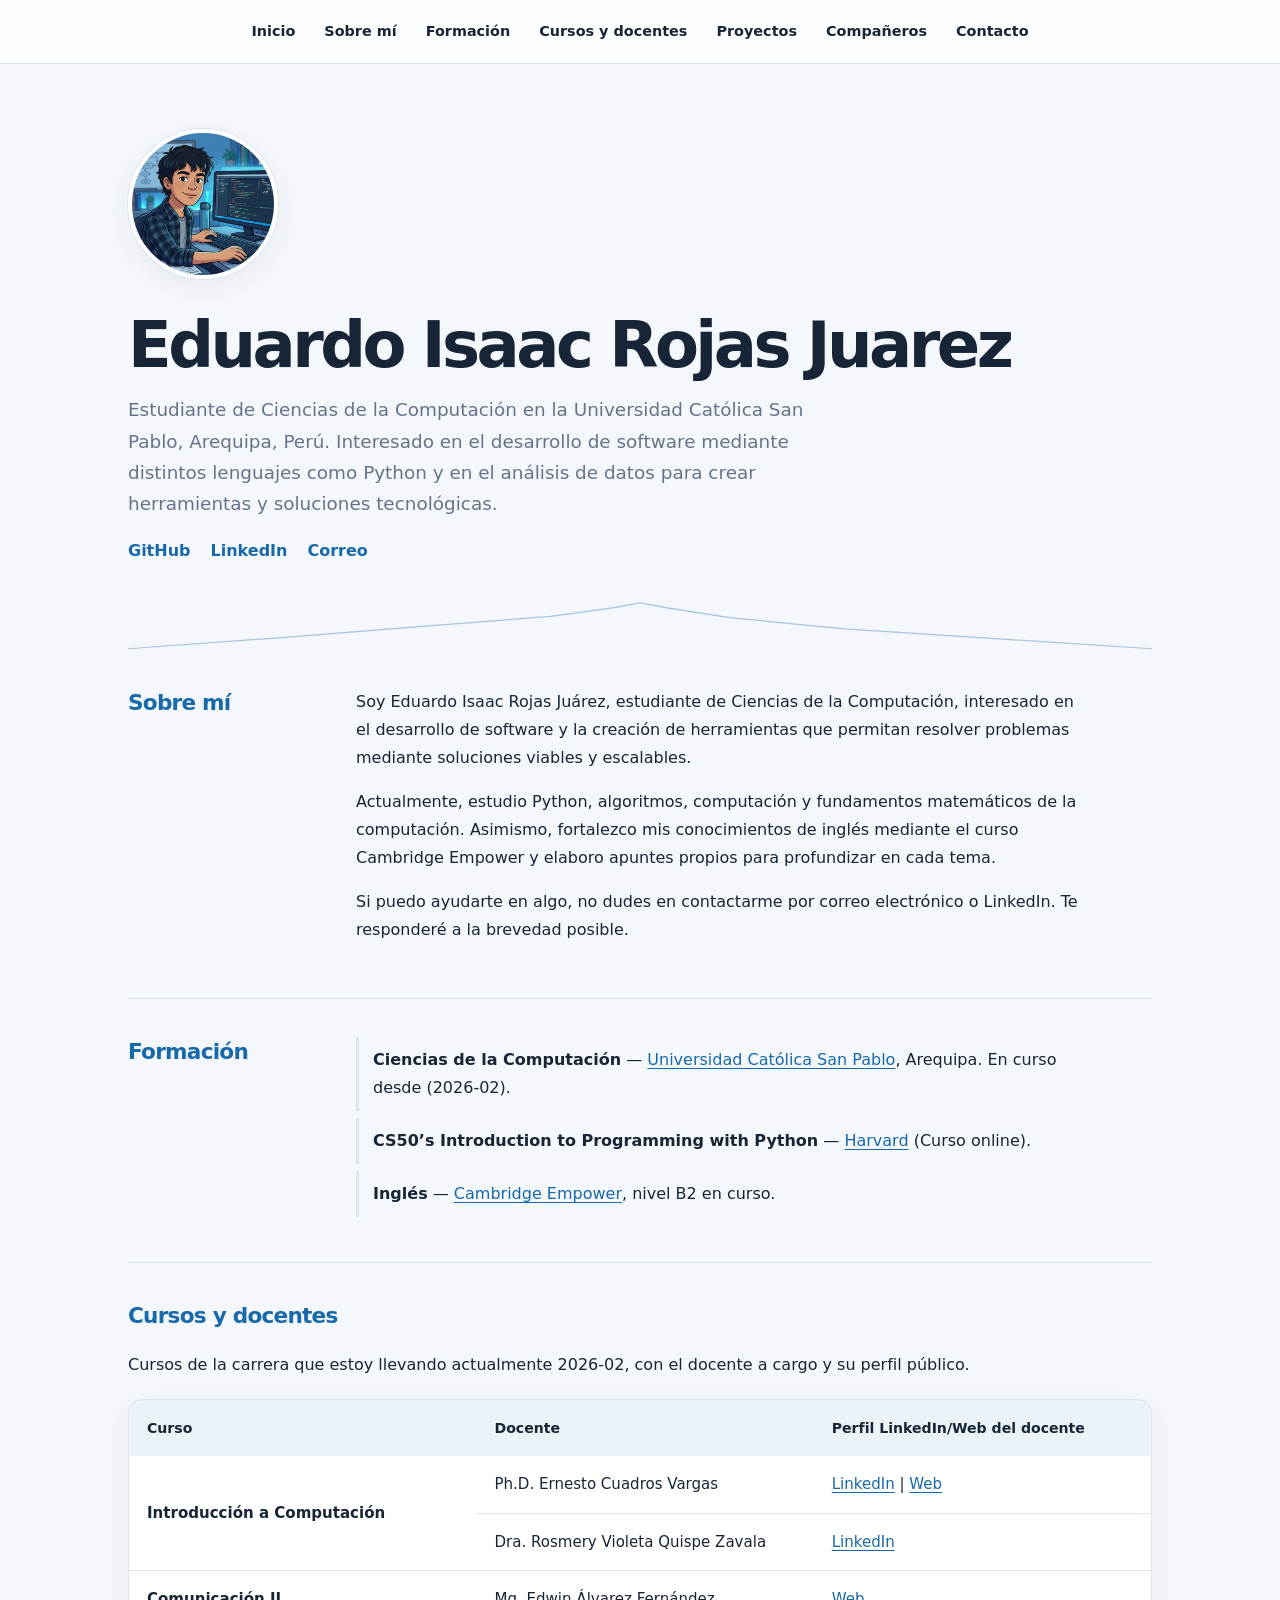
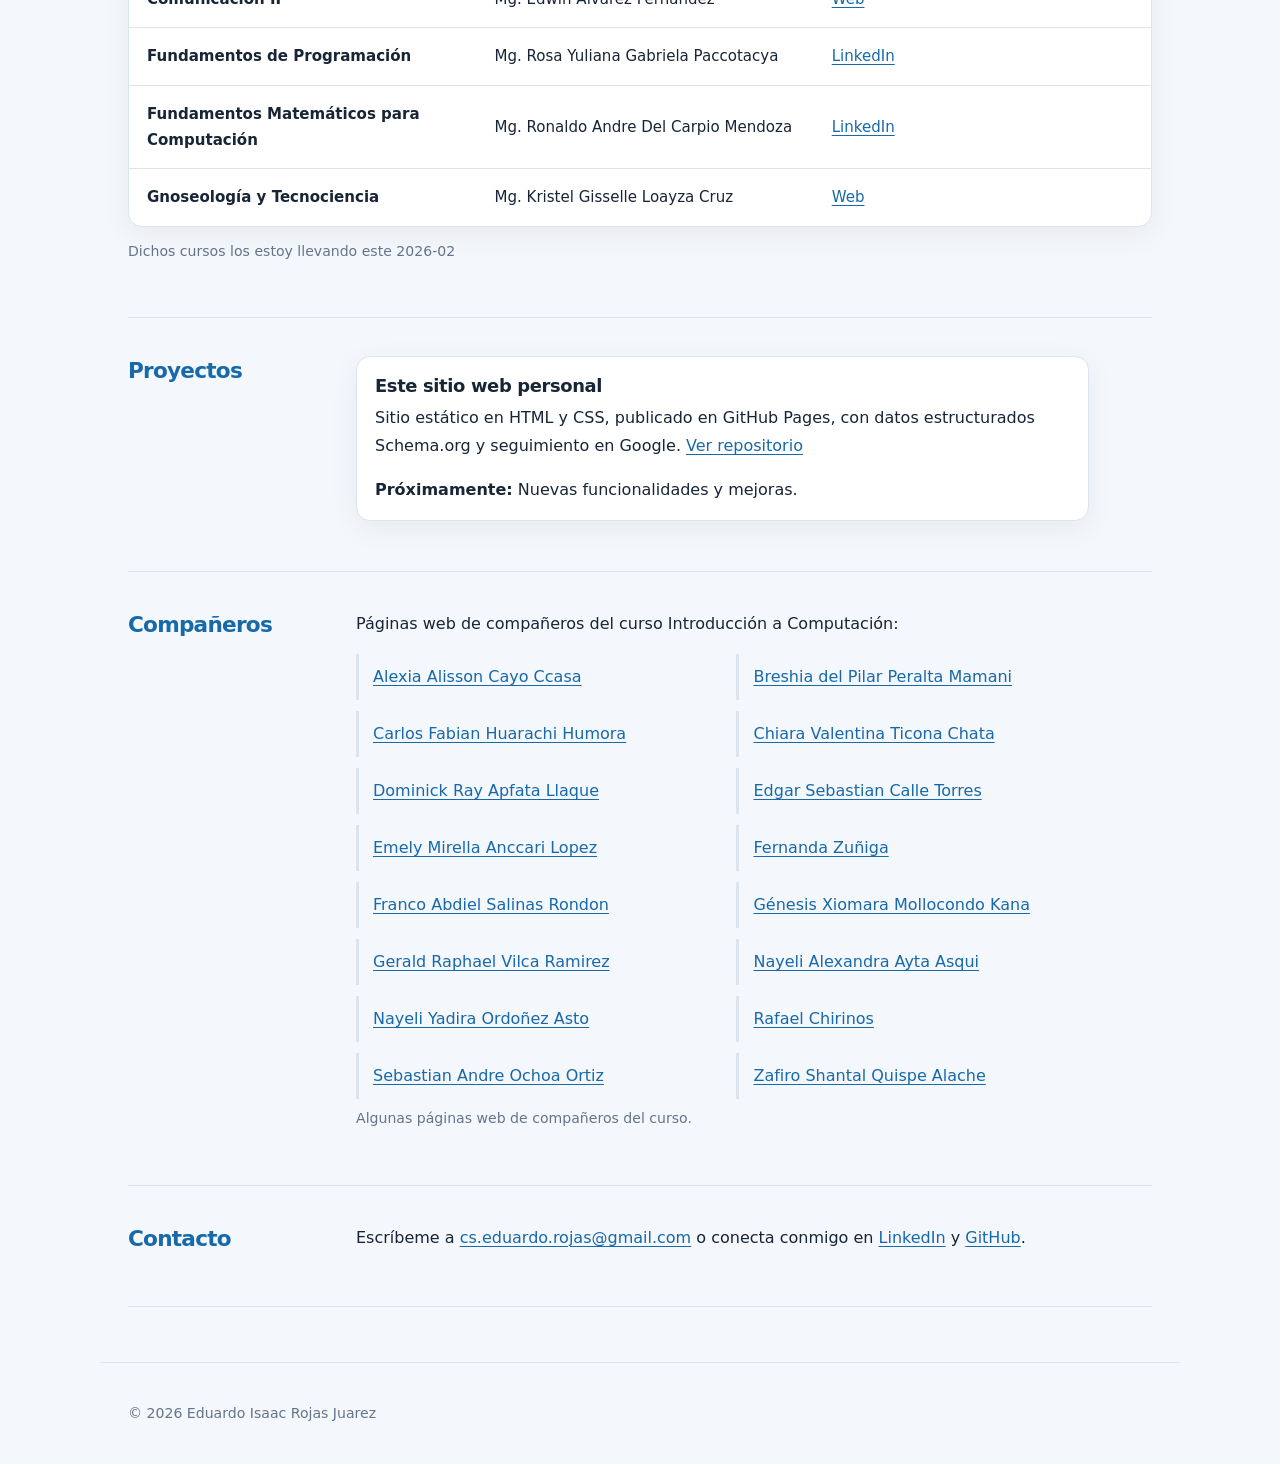
==== commit 8c203ff0: "Fix HTML formatting and structure" ====
--- a/index.html
+++ b/index.html
@@ -122,45 +122,65 @@
               <tr><th scope="col">Curso</th><th scope="col">Docente</th><th scope="col"> Perfil LinkedIn/Web del docente</th></tr>
             </thead>
             <tbody>
-              <tr>
-                <th scope="row">Introducción a Computación</th>
+              <!-- Introducción a Computación: dos docentes -->
+              <tr>
+                <th scope="row" rowspan="2">Introducción a Computación</th>
                 <td>Ph.D. Ernesto Cuadros Vargas</td>
-                <td>
-                  <a href="https://www.linkedin.com/in/ecuadrosv/" target="_blank" rel="noopener noreferrer">Perfil LinkedIn</a>
-                  |
-                  <a href="https://socios.spc.org.pe/ecuadros/" target="_blank" rel="noopener noreferrer">Perfil Web</a>
-                </td>
-              </tr>
-              <tr>
-                <th scope="row"></th>
+                <td class="enlaces-docente">
+                  <a href="https://www.linkedin.com/in/ecuadrosv/"
+                     target="_blank" rel="noopener noreferrer">LinkedIn</a>
+                  <span class="separador"> | </span>
+                  <a href="https://socios.spc.org.pe/ecuadros/"
+                     target="_blank" rel="noopener noreferrer">Web</a>
+                </td>
+              </tr>
+              <tr>
                 <td>Dra. Rosmery Violeta Quispe Zavala</td>
-                <td><a href="https://pe.linkedin.com/in/rosmery-violeta-quispe-zavala-58374638" target="_blank" rel="noopener noreferrer">Perfil LinkedIn</a></td>
-              </tr>
+                <td class="enlaces-docente">
+                  <a href="https://pe.linkedin.com/in/rosmery-violeta-quispe-zavala-58374638"
+                     target="_blank" rel="noopener noreferrer">LinkedIn</a>
+                </td>
+              </tr>
+            
+              <!-- Comunicación II -->
               <tr>
                 <th scope="row">Comunicación II</th>
                 <td>Mg. Edwin Álvarez Fernández</td>
-                <td><a href="https://www.facebook.com/edwing.alvarezfernandez" target="_blank" rel="noopener noreferrer">Perfil Web</a></td>
-              </tr>
+                <td class="enlaces-docente">
+                  <a href="https://www.facebook.com/edwing.alvarezfernandez"
+                     target="_blank" rel="noopener noreferrer">Web</a>
+                </td>
+              </tr>
+            
+              <!-- Fundamentos de Programación -->
               <tr>
                 <th scope="row">Fundamentos de Programación</th>
                 <td>Mg. Rosa Yuliana Gabriela Paccotacya</td>
-                <td><a href="https://pe.linkedin.com/in/rpaccotacyay" target="_blank" rel="noopener noreferrer">Perfil LinkedIn</a></td>
-              </tr>
+                <td class="enlaces-docente">
+                  <a href="https://pe.linkedin.com/in/rpaccotacyay"
+                     target="_blank" rel="noopener noreferrer">LinkedIn</a>
+                </td>
+              </tr>
+            
+              <!-- Fundamentos Matemáticos para Computación -->
               <tr>
                 <th scope="row">Fundamentos Matemáticos para Computación</th>
                 <td>Mg. Ronaldo Andre Del Carpio Mendoza</td>
-                <td><a href="https://pe.linkedin.com/in/ronaldo-del-carpio" target="_blank" rel="noopener noreferrer">Perfil LinkedIn</a></td>
-              </tr>
+                <td class="enlaces-docente">
+                  <a href="https://pe.linkedin.com/in/ronaldo-del-carpio"
+                     target="_blank" rel="noopener noreferrer">LinkedIn</a>
+                </td>
+              </tr>
+            
+              <!-- Gnoseología y Tecnociencia -->
               <tr>
                 <th scope="row">Gnoseología y Tecnociencia</th>
                 <td>Mg. Kristel Gisselle Loayza Cruz</td>
-                <td><a href="https://www.facebook.com/kristelgisselle.loayzacruz/?locale=es_LA" target="_blank" rel="noopener noreferrer">Perfil Web</a></td>
-              </tr>
-        <!-- <tr>
-                <th scope="row">[[OTRO CURSO]]</th>
-                <td>[[DOCENTE]]</td>
-                <td><a href="[[URL LINKEDIN DOCENTE]]" rel="noopener noreferrer">Perfil</a></td>
-              </tr> -->
+                <td class="enlaces-docente">
+                  <a href="https://www.facebook.com/kristelgisselle.loayzacruz/?locale=es_LA"
+                     target="_blank" rel="noopener noreferrer">Web</a>
+                </td>
+              </tr>
             </tbody>
           </table>
         </div>
--- a/styles.css
+++ b/styles.css
@@ -1,3 +1,4 @@
+
 
 :root {
   color-scheme: light;
@@ -296,7 +297,7 @@
   overflow-wrap: anywhere;
 }
 
-/* Tablas */
+/* Tablas generales */
 
 .tabla {
   overflow-x: auto;
@@ -340,6 +341,82 @@
   border-bottom: 0;
 }
 
+/* Cursos y docentes */
+
+#cursos {
+  display: block;
+  width: 100%;
+}
+
+#cursos > h2 {
+  margin-bottom: 20px;
+}
+
+#cursos .cuerpo {
+  width: 100%;
+  max-width: none;
+  min-width: 0;
+}
+
+#cursos .tabla {
+  width: 100%;
+  margin: 20px 0 12px;
+  overflow-x: auto;
+}
+
+#cursos .tabla table {
+  width: 100%;
+  min-width: 650px;
+  table-layout: fixed;
+  border-collapse: collapse;
+}
+
+/* Ancho de las columnas */
+
+#cursos .tabla th:nth-child(1),
+#cursos .tabla td:nth-child(1) {
+  width: 34%;
+}
+
+#cursos .tabla th:nth-child(2),
+#cursos .tabla td:nth-child(2) {
+  width: 33%;
+}
+
+#cursos .tabla th:nth-child(3),
+#cursos .tabla td:nth-child(3) {
+  width: 33%;
+}
+
+/* Presentación de las celdas */
+
+#cursos .tabla th,
+#cursos .tabla td {
+  padding: 15px 18px;
+  vertical-align: middle;
+}
+
+#cursos .tabla thead th {
+  padding-top: 16px;
+  padding-bottom: 16px;
+}
+
+#cursos .tabla tbody th {
+  font-weight: 650;
+}
+
+/* Enlaces de docentes */
+
+#cursos .enlaces-docente {
+  white-space: nowrap;
+  vertical-align: middle;
+}
+
+#cursos .enlaces-docente a {
+  display: inline;
+  white-space: nowrap;
+}
+
 /* Notas */
 
 .nota {
@@ -412,6 +489,10 @@
 
   article {
     padding: 14px;
+  }
+
+  #cursos .tabla table {
+    min-width: 650px;
   }
 }
 
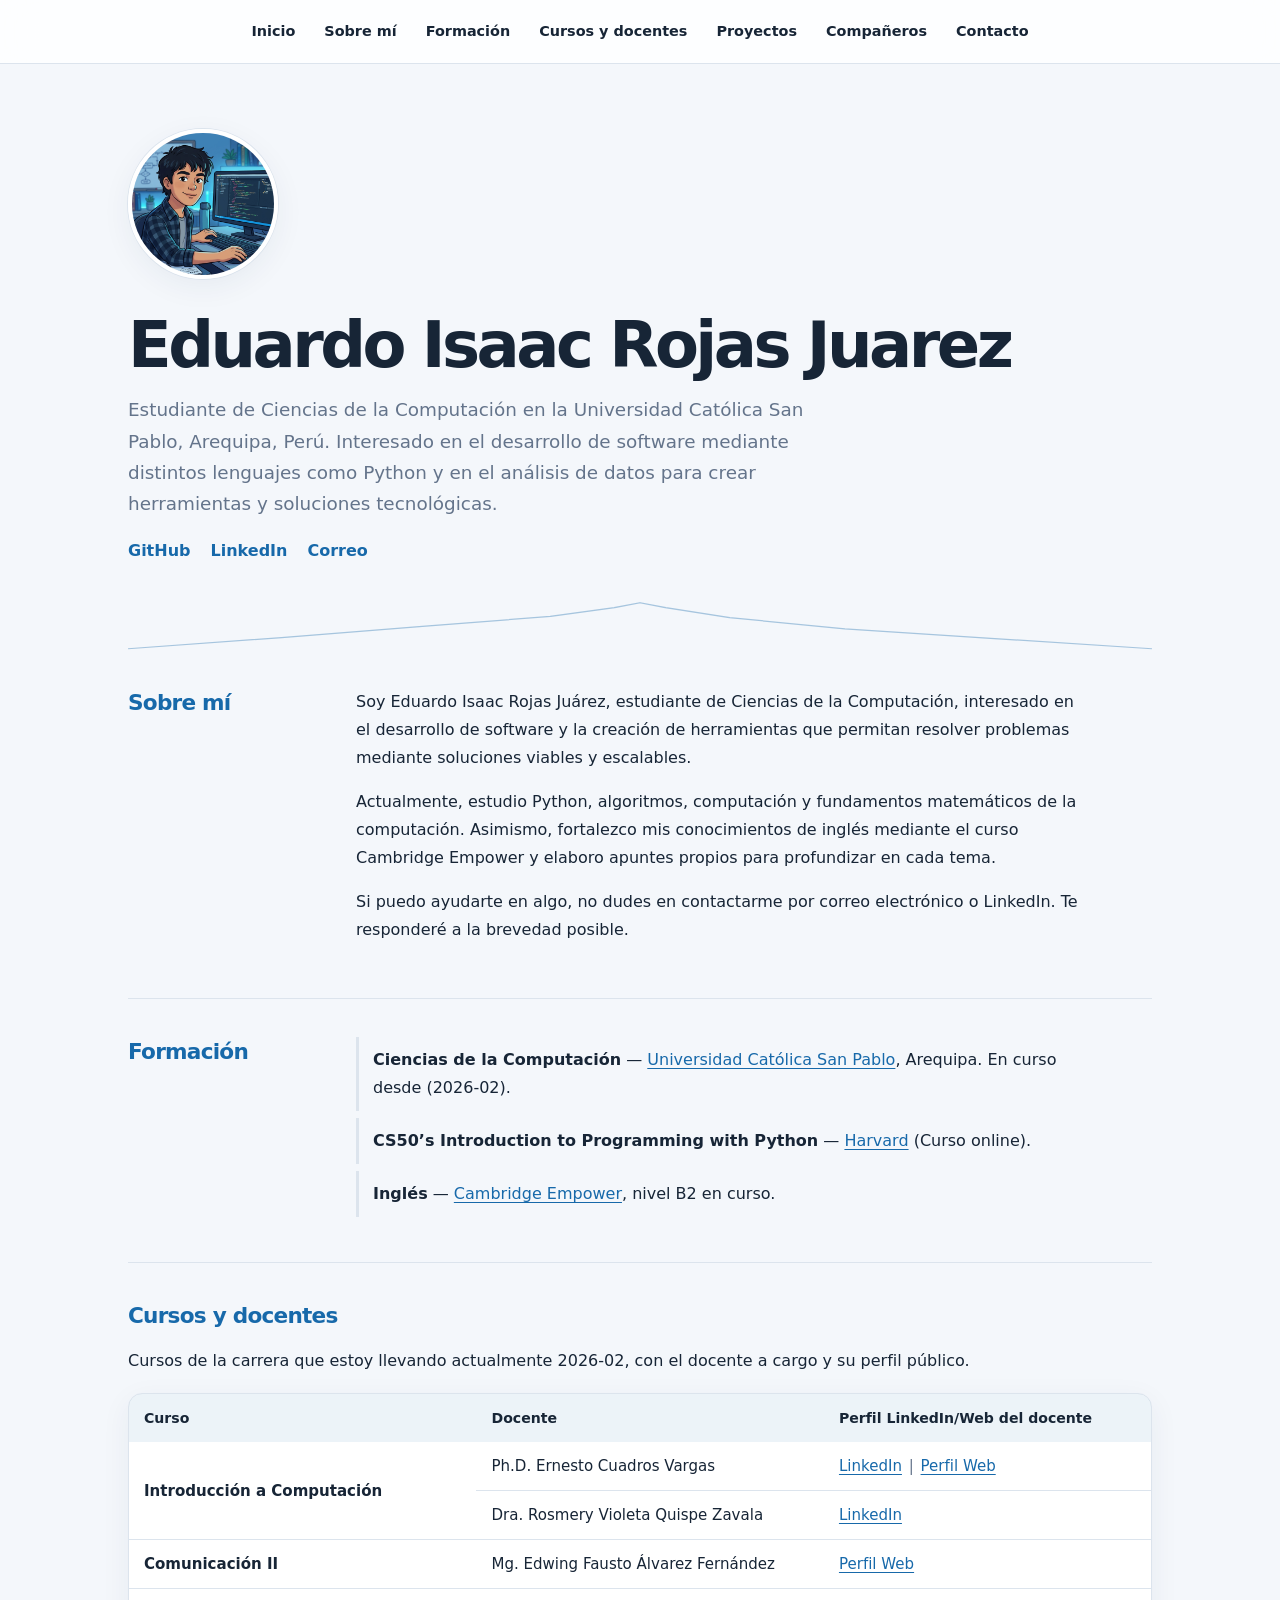
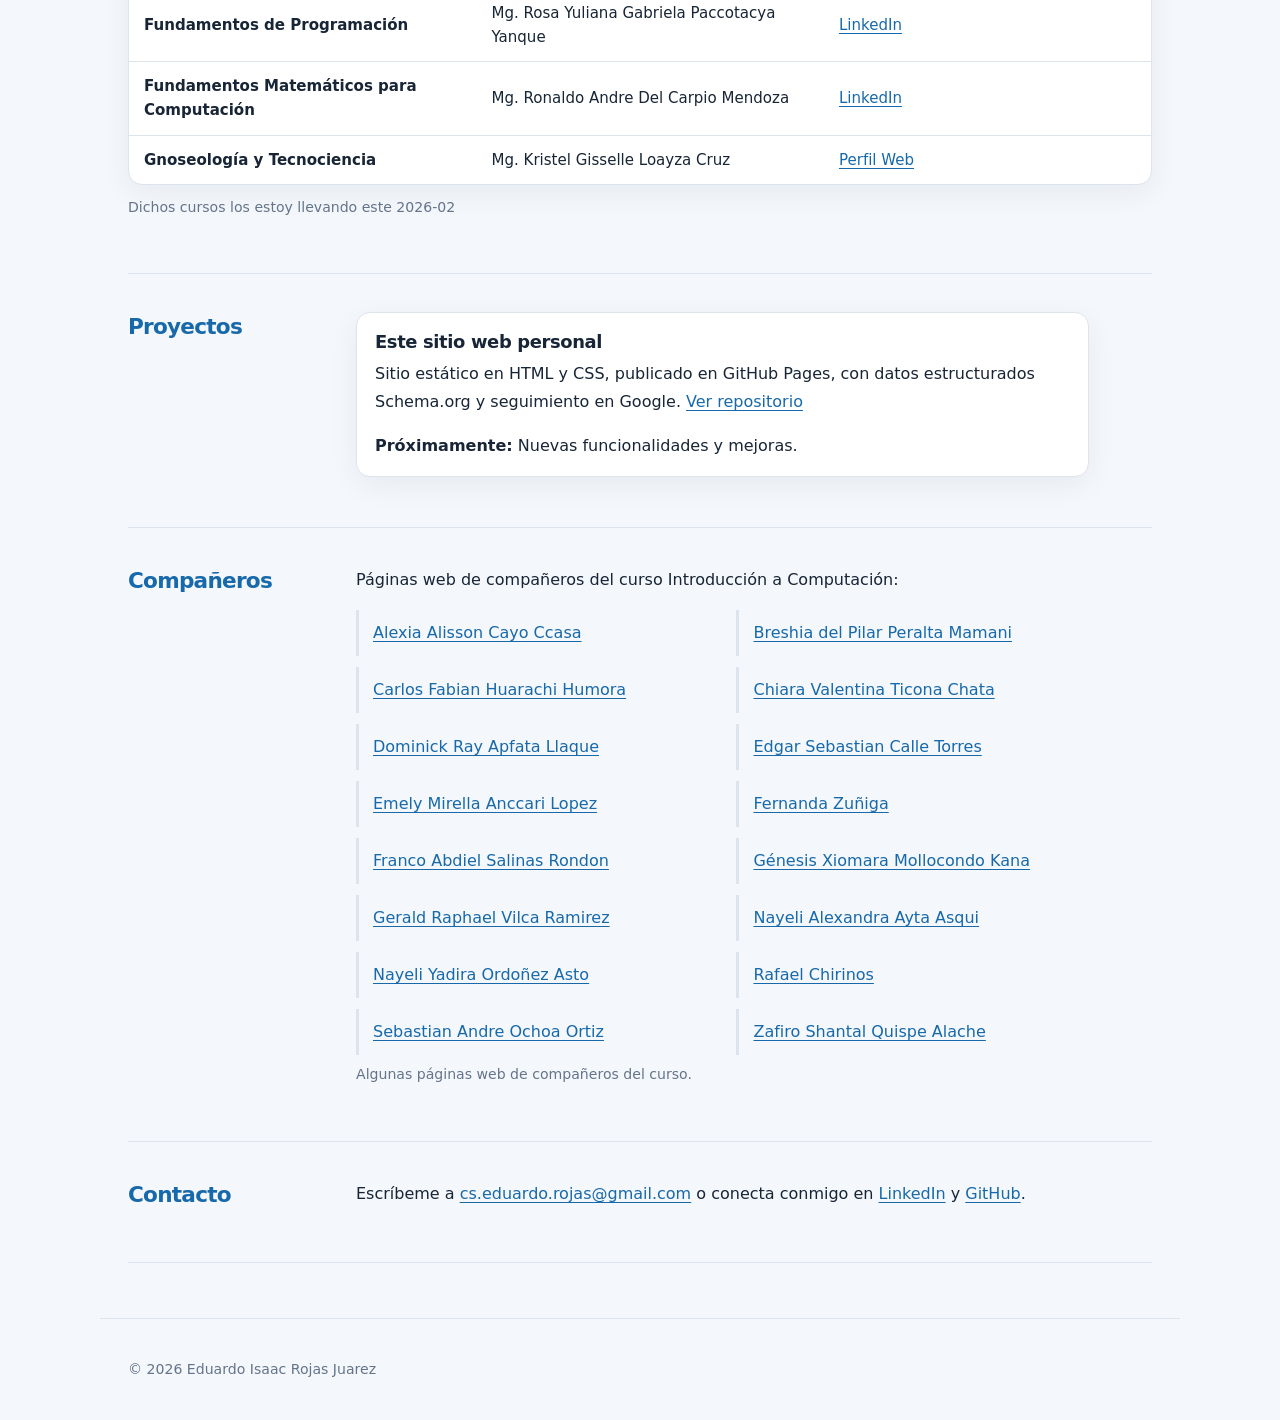
==== commit fe1503f0: "Update index.html" ====
--- a/index.html
+++ b/index.html
@@ -131,7 +131,7 @@
                      target="_blank" rel="noopener noreferrer">LinkedIn</a>
                   <span class="separador"> | </span>
                   <a href="https://socios.spc.org.pe/ecuadros/"
-                     target="_blank" rel="noopener noreferrer">Web</a>
+                     target="_blank" rel="noopener noreferrer">Perfil Web</a>
                 </td>
               </tr>
               <tr>
@@ -145,17 +145,17 @@
               <!-- Comunicación II -->
               <tr>
                 <th scope="row">Comunicación II</th>
-                <td>Mg. Edwin Álvarez Fernández</td>
+                <td>Mg. Edwing Fausto Álvarez Fernández</td>
                 <td class="enlaces-docente">
                   <a href="https://www.facebook.com/edwing.alvarezfernandez"
-                     target="_blank" rel="noopener noreferrer">Web</a>
+                     target="_blank" rel="noopener noreferrer">Perfil Web</a>
                 </td>
               </tr>
             
               <!-- Fundamentos de Programación -->
               <tr>
                 <th scope="row">Fundamentos de Programación</th>
-                <td>Mg. Rosa Yuliana Gabriela Paccotacya</td>
+                <td>Mg. Rosa Yuliana Gabriela Paccotacya Yanque</td>
                 <td class="enlaces-docente">
                   <a href="https://pe.linkedin.com/in/rpaccotacyay"
                      target="_blank" rel="noopener noreferrer">LinkedIn</a>
@@ -178,7 +178,7 @@
                 <td>Mg. Kristel Gisselle Loayza Cruz</td>
                 <td class="enlaces-docente">
                   <a href="https://www.facebook.com/kristelgisselle.loayzacruz/?locale=es_LA"
-                     target="_blank" rel="noopener noreferrer">Web</a>
+                     target="_blank" rel="noopener noreferrer">Perfil Web</a>
                 </td>
               </tr>
             </tbody>
--- a/styles.css
+++ b/styles.css
@@ -1,4 +1,7 @@
 
+/* =========================================================
+   1. VARIABLES Y CONFIGURACIÓN GENERAL
+   ========================================================= */
 
 :root {
   color-scheme: light;
@@ -12,6 +15,7 @@
   --suave: #64748b;
   --barra: rgba(255, 255, 255, .82);
   --sombra: 0 8px 30px rgba(25, 50, 80, .06);
+
   --radio: 14px;
   --ancho: 1080px;
 }
@@ -40,7 +44,12 @@
   background: var(--acento);
 }
 
-/* Accesibilidad */
+
+/* =========================================================
+   2. ACCESIBILIDAD
+   ========================================================= */
+
+/* Enlace para saltar directamente al contenido */
 
 .skip {
   position: absolute;
@@ -59,6 +68,8 @@
   z-index: 100;
 }
 
+/* Texto visible únicamente para lectores de pantalla */
+
 .solo-lectores {
   position: absolute;
   width: 1px;
@@ -71,7 +82,10 @@
   border: 0;
 }
 
-/* Navegación */
+
+/* =========================================================
+   3. NAVEGACIÓN
+   ========================================================= */
 
 .top {
   position: sticky;
@@ -111,7 +125,10 @@
   text-decoration: none;
 }
 
-/* Contenido principal */
+
+/* =========================================================
+   4. ESTRUCTURA Y CONTENIDO PRINCIPAL
+   ========================================================= */
 
 main {
   max-width: var(--ancho);
@@ -119,13 +136,18 @@
   padding: 0 28px 55px;
 }
 
+/* Estructura general de las secciones */
+
 section {
   padding: 38px 0;
   border-bottom: 1px solid var(--linea);
+
   display: grid;
   grid-template-columns: 12rem minmax(0, 1fr);
   gap: 12px 36px;
 }
+
+/* Títulos de cada sección */
 
 section > h2 {
   margin: 0;
@@ -134,6 +156,8 @@
   letter-spacing: -.035em;
 }
 
+/* Contenedor del contenido */
+
 .cuerpo {
   max-width: 72ch;
   min-width: 0;
@@ -147,7 +171,10 @@
   margin: 0 0 16px;
 }
 
-/* Presentación */
+
+/* =========================================================
+   5. PRESENTACIÓN PERSONAL
+   ========================================================= */
 
 .hero {
   display: flex;
@@ -155,9 +182,12 @@
   align-items: center;
   flex-wrap: wrap;
   position: relative;
+
   padding: 65px 0 85px;
   border-bottom: 0;
 }
+
+/* Fotografía de perfil */
 
 .hero img {
   width: 150px;
@@ -168,12 +198,16 @@
   box-shadow: 0 0 0 1px var(--linea), var(--sombra);
 }
 
+/* Nombre principal */
+
 h1 {
   font: 750 clamp(2.4rem, 6vw, 4rem)/1.08
         system-ui, sans-serif;
   margin: 0 0 14px;
   letter-spacing: -.055em;
 }
+
+/* Descripción introductoria */
 
 .lead {
   font-size: clamp(1rem, 2vw, 1.15rem);
@@ -183,6 +217,8 @@
   color: var(--suave);
 }
 
+/* Enlaces personales */
+
 .enlaces {
   display: flex;
   gap: 12px 20px;
@@ -198,6 +234,8 @@
 .enlaces a:hover {
   text-decoration: underline;
 }
+
+/* Elemento decorativo del Misti */
 
 .misti {
   position: absolute;
@@ -211,7 +249,10 @@
   pointer-events: none;
 }
 
-/* Títulos y artículos */
+
+/* =========================================================
+   6. TÍTULOS Y ARTÍCULOS
+   ========================================================= */
 
 h3 {
   font-size: 1.12rem;
@@ -220,13 +261,17 @@
   letter-spacing: -.02em;
 }
 
+/* Tarjetas de contenido */
+
 article {
   padding: 16px 18px;
   margin: 12px 0;
+
   background: var(--superficie);
   border: 1px solid var(--linea);
   border-radius: var(--radio);
   box-shadow: var(--sombra);
+
   transition: border-color .2s ease, transform .2s ease;
 }
 
@@ -243,7 +288,10 @@
   margin-bottom: 0;
 }
 
-/* Enlaces */
+
+/* =========================================================
+   7. ENLACES GENERALES
+   ========================================================= */
 
 a {
   color: var(--acento);
@@ -256,6 +304,8 @@
   color: var(--acento-hover);
 }
 
+/* Indicador visual de navegación con teclado */
+
 a:focus-visible,
 .tabla:focus-visible {
   outline: 3px solid #f5a524;
@@ -263,7 +313,10 @@
   border-radius: 4px;
 }
 
-/* Listas */
+
+/* =========================================================
+   8. LISTAS
+   ========================================================= */
 
 ul.linea {
   list-style: none;
@@ -275,6 +328,7 @@
   padding: 9px 0 9px 14px;
   border-left: 3px solid var(--linea);
   margin-bottom: 7px;
+
   transition: border-color .2s ease, padding-left .2s ease;
 }
 
@@ -283,7 +337,10 @@
   padding-left: 19px;
 }
 
-/* Compañeros: dos columnas */
+
+/* =========================================================
+   9. LISTAS DE COMPAÑEROS EN DOS COLUMNAS
+   ========================================================= */
 
 .dos-columnas {
   display: grid;
@@ -297,16 +354,24 @@
   overflow-wrap: anywhere;
 }
 
-/* Tablas generales */
+
+/* =========================================================
+   10. TABLAS GENERALES
+   ========================================================= */
+
+/* Contenedor exterior */
 
 .tabla {
   overflow-x: auto;
   margin: 18px 0 10px;
+
   border: 1px solid var(--linea);
   border-radius: var(--radio);
   background: var(--superficie);
   box-shadow: var(--sombra);
 }
+
+/* Configuración base de las tablas */
 
 table {
   border-collapse: collapse;
@@ -314,6 +379,8 @@
   min-width: 560px;
   font-size: .94rem;
 }
+
+/* Celdas */
 
 th,
 td {
@@ -323,34 +390,52 @@
   vertical-align: top;
 }
 
+/* Encabezados */
+
 thead th {
   background: rgba(23, 105, 170, .08);
   font-size: .88rem;
   font-weight: 700;
 }
 
+/* Encabezados de filas */
+
 tbody th {
   font-weight: 650;
 }
 
+/* Efecto al pasar el cursor */
+
 tbody tr:hover {
   background: rgba(23, 105, 170, .035);
 }
 
+/* Eliminar borde inferior de la última fila */
+
 tr:last-child > * {
   border-bottom: 0;
 }
 
-/* Cursos y docentes */
+
+/* =========================================================
+   11. TABLA DE CURSOS Y DOCENTES
+   ========================================================= */
+
+/* Esta sección utiliza todo el ancho disponible,
+   en lugar de conservar la distribución de dos columnas. */
 
 #cursos {
   display: block;
   width: 100%;
 }
 
+/* Título de la sección */
+
 #cursos > h2 {
-  margin-bottom: 20px;
-}
+  margin-bottom: 16px;
+}
+
+/* Descripción y contenido */
 
 #cursos .cuerpo {
   width: 100%;
@@ -358,20 +443,26 @@
   min-width: 0;
 }
 
+/* Contenedor de la tabla */
+
 #cursos .tabla {
   width: 100%;
-  margin: 20px 0 12px;
+  margin: 18px 0 10px;
   overflow-x: auto;
 }
+
+/* Tabla de cursos */
 
 #cursos .tabla table {
   width: 100%;
   min-width: 650px;
   table-layout: fixed;
   border-collapse: collapse;
-}
-
-/* Ancho de las columnas */
+  font-size: .94rem;
+  line-height: 1.6;
+}
+
+/* Distribución equilibrada de las columnas */
 
 #cursos .tabla th:nth-child(1),
 #cursos .tabla td:nth-child(1) {
@@ -380,35 +471,46 @@
 
 #cursos .tabla th:nth-child(2),
 #cursos .tabla td:nth-child(2) {
-  width: 33%;
+  width: 34%;
 }
 
 #cursos .tabla th:nth-child(3),
 #cursos .tabla td:nth-child(3) {
-  width: 33%;
-}
-
-/* Presentación de las celdas */
+  width: 32%;
+}
+
+/* Espaciado uniforme de las celdas */
 
 #cursos .tabla th,
 #cursos .tabla td {
-  padding: 15px 18px;
+  padding: 12px 15px;
   vertical-align: middle;
 }
 
+/* Encabezado de la tabla */
+
 #cursos .tabla thead th {
-  padding-top: 16px;
-  padding-bottom: 16px;
-}
+  padding-top: 13px;
+  padding-bottom: 13px;
+  font-size: .88rem;
+}
+
+/* Nombre de los cursos */
 
 #cursos .tabla tbody th {
   font-weight: 650;
 }
 
-/* Enlaces de docentes */
+/* Nombres de los docentes */
+
+#cursos .tabla tbody td {
+  font-weight: 400;
+}
+
+/* Enlaces a perfiles profesionales */
 
 #cursos .enlaces-docente {
-  white-space: nowrap;
+  white-space: normal;
   vertical-align: middle;
 }
 
@@ -417,7 +519,17 @@
   white-space: nowrap;
 }
 
-/* Notas */
+/* Separador entre LinkedIn y Web */
+
+#cursos .separador {
+  color: var(--suave);
+  padding: 0 2px;
+}
+
+
+/* =========================================================
+   12. NOTAS Y OBSERVACIONES
+   ========================================================= */
 
 .nota {
   font-size: .88rem;
@@ -425,23 +537,33 @@
   margin-top: 16px;
 }
 
-/* Pie de página */
+
+/* =========================================================
+   13. PIE DE PÁGINA
+   ========================================================= */
 
 footer {
   max-width: var(--ancho);
   margin: auto;
   padding: 24px 28px;
+
   color: var(--suave);
   font-size: .88rem;
   border-top: 1px solid var(--linea);
 }
 
-/* Adaptación a dispositivos */
+
+/* =========================================================
+   14. ADAPTACIÓN A TABLET Y PANTALLAS MEDIANAS
+   ========================================================= */
 
 @media (max-width: 760px) {
+
   main {
     padding: 0 20px 40px;
   }
+
+  /* Las secciones pasan a una sola columna */
 
   section {
     grid-template-columns: 1fr;
@@ -453,6 +575,8 @@
     font-size: 1.25rem;
   }
 
+  /* Presentación */
+
   .hero {
     padding: 38px 0 75px;
     gap: 22px;
@@ -463,42 +587,76 @@
     height: 120px;
   }
 
+  /* Navegación */
+
   nav {
     padding: 10px 16px;
     gap: 3px;
   }
-}
+
+  /* Cursos: conservar el desplazamiento horizontal
+     si la tabla no cabe en la pantalla. */
+
+  #cursos .tabla {
+    max-width: 100%;
+  }
+}
+
+
+/* =========================================================
+   15. ADAPTACIÓN A MÓVILES
+   ========================================================= */
 
 @media (max-width: 520px) {
+
+  /* Listas */
+
   .dos-columnas {
     grid-template-columns: 1fr;
   }
 
+  /* Título principal */
+
   h1 {
     font-size: 2.5rem;
   }
 
+  /* Presentación */
+
   .hero {
     align-items: flex-start;
   }
+
+  /* Navegación */
 
   nav a {
     font-size: .84rem;
     padding: 6px 9px;
   }
 
+  /* Tarjetas */
+
   article {
     padding: 14px;
   }
 
+  /* Tabla de cursos:
+     mantiene sus columnas y permite desplazamiento horizontal. */
+
   #cursos .tabla table {
     min-width: 650px;
   }
 }
 
-/* Modo oscuro automático */
+
+/* =========================================================
+   16. MODO OSCURO AUTOMÁTICO
+   ========================================================= */
+
+/* Se activa cuando el dispositivo utiliza el tema oscuro. */
 
 @media (prefers-color-scheme: dark) {
+
   :root {
     color-scheme: dark;
 
@@ -513,21 +671,31 @@
     --sombra: 0 8px 30px rgba(0, 0, 0, .18);
   }
 
+  /* Fondo de tablas */
+
   .tabla {
     background: var(--superficie);
   }
 
+  /* Encabezados de tablas */
+
   thead th {
     background: #1a2a40;
   }
 
+  /* Interacción de filas */
+
   tbody tr:hover {
     background: rgba(112, 186, 255, .05);
   }
 
+  /* Imagen de perfil */
+
   .hero img {
     border-color: var(--superficie);
   }
+
+  /* Selección de texto */
 
   ::selection {
     color: #0b1220;
@@ -535,9 +703,16 @@
   }
 }
 
-/* Movimiento reducido */
+
+/* =========================================================
+   17. ACCESIBILIDAD: MOVIMIENTO REDUCIDO
+   ========================================================= */
+
+/* Reduce animaciones para usuarios que lo soliciten
+   desde la configuración de su sistema operativo. */
 
 @media (prefers-reduced-motion: reduce) {
+
   *,
   *::before,
   *::after {
@@ -548,11 +723,18 @@
   }
 }
 
-/* Impresión */
+
+/* =========================================================
+   18. ESTILOS PARA IMPRESIÓN
+   ========================================================= */
 
 @media print {
+
+  /* Colores adecuados para impresión */
+
   :root {
     color-scheme: light;
+
     --tinta: #000;
     --fondo: #fff;
     --superficie: #fff;
@@ -567,17 +749,23 @@
     font-size: 11pt;
   }
 
+  /* Ocultar elementos innecesarios */
+
   .top,
   .skip,
   .misti {
     display: none;
   }
 
+  /* Aprovechar el ancho de la hoja */
+
   main {
     max-width: none;
     padding: 0;
   }
 
+  /* Distribución de las secciones */
+
   section {
     display: block;
     padding: 18px 0;
@@ -587,15 +775,21 @@
     margin-bottom: 10px;
   }
 
+  /* Tarjetas */
+
   article {
     box-shadow: none;
     break-inside: avoid;
   }
 
+  /* Enlaces */
+
   a {
     color: #000;
   }
 
+  /* Pie de página */
+
   footer {
     padding: 15px 0;
   }
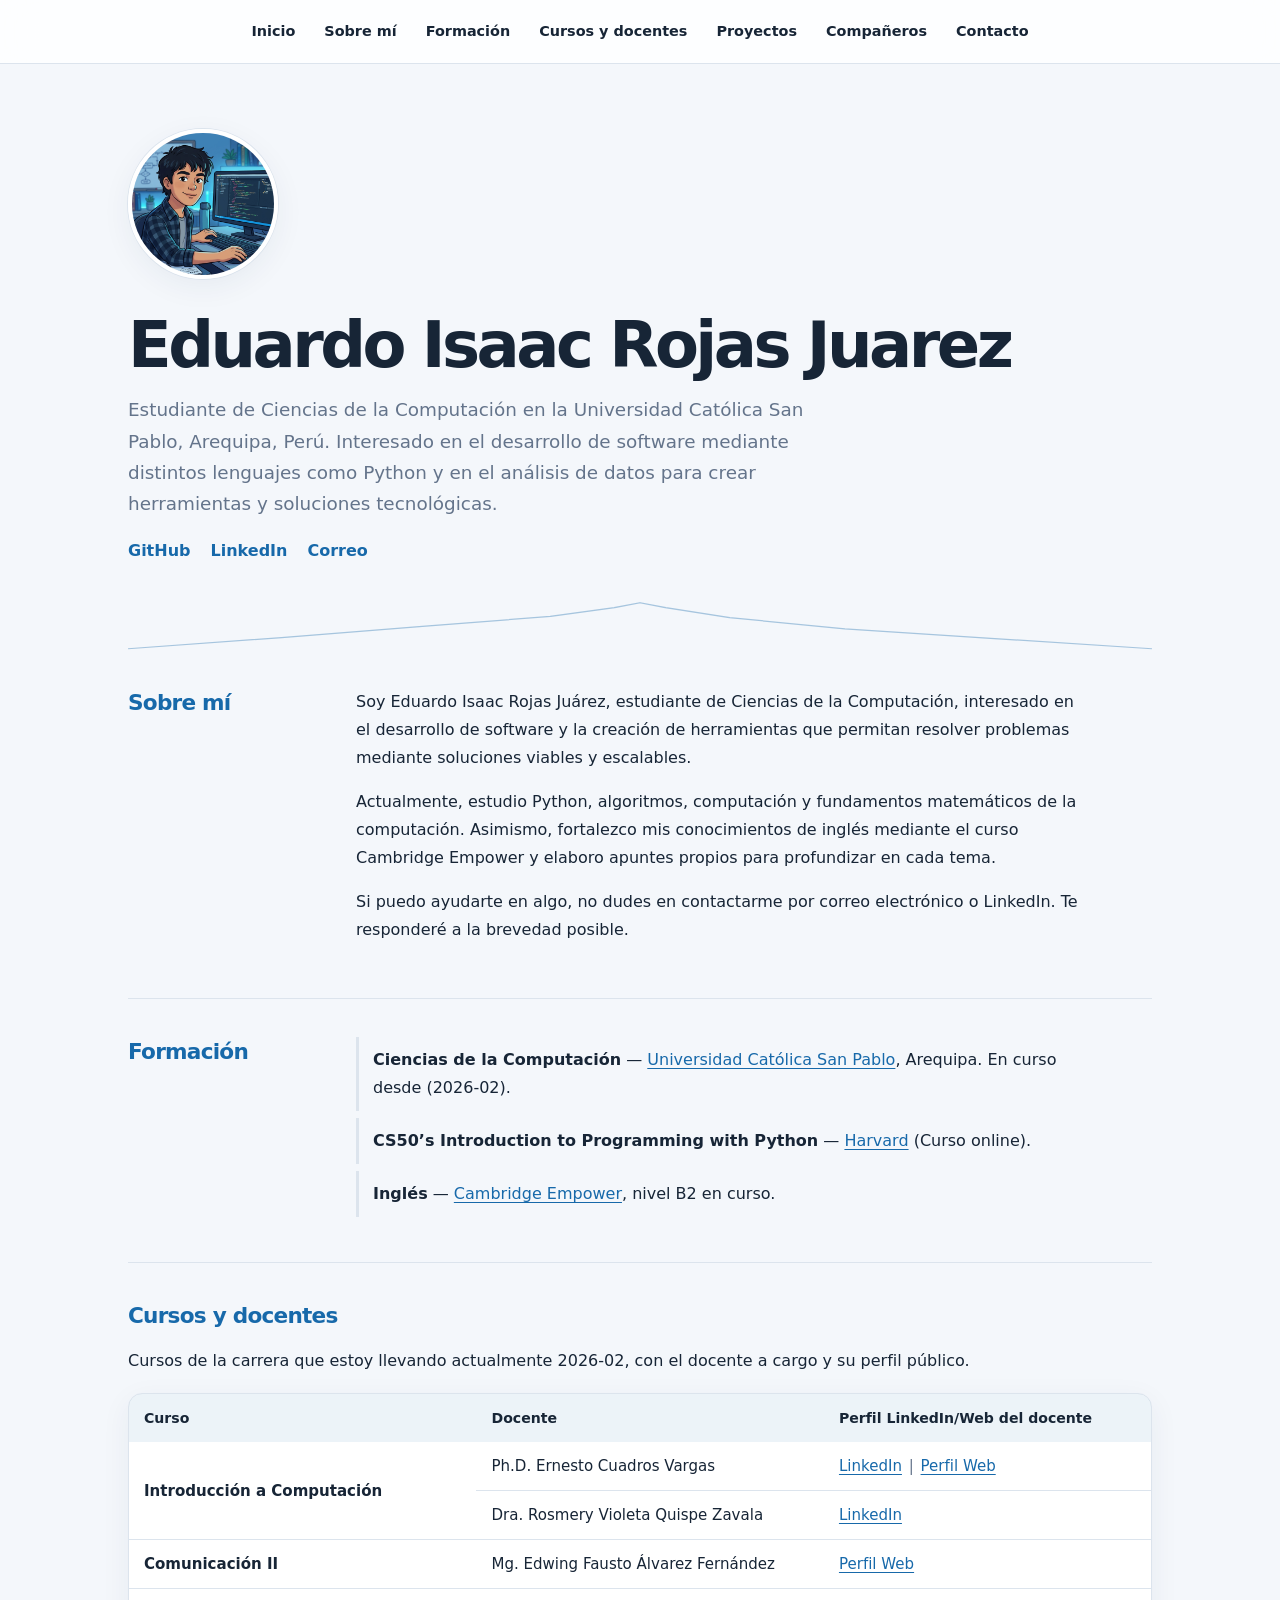
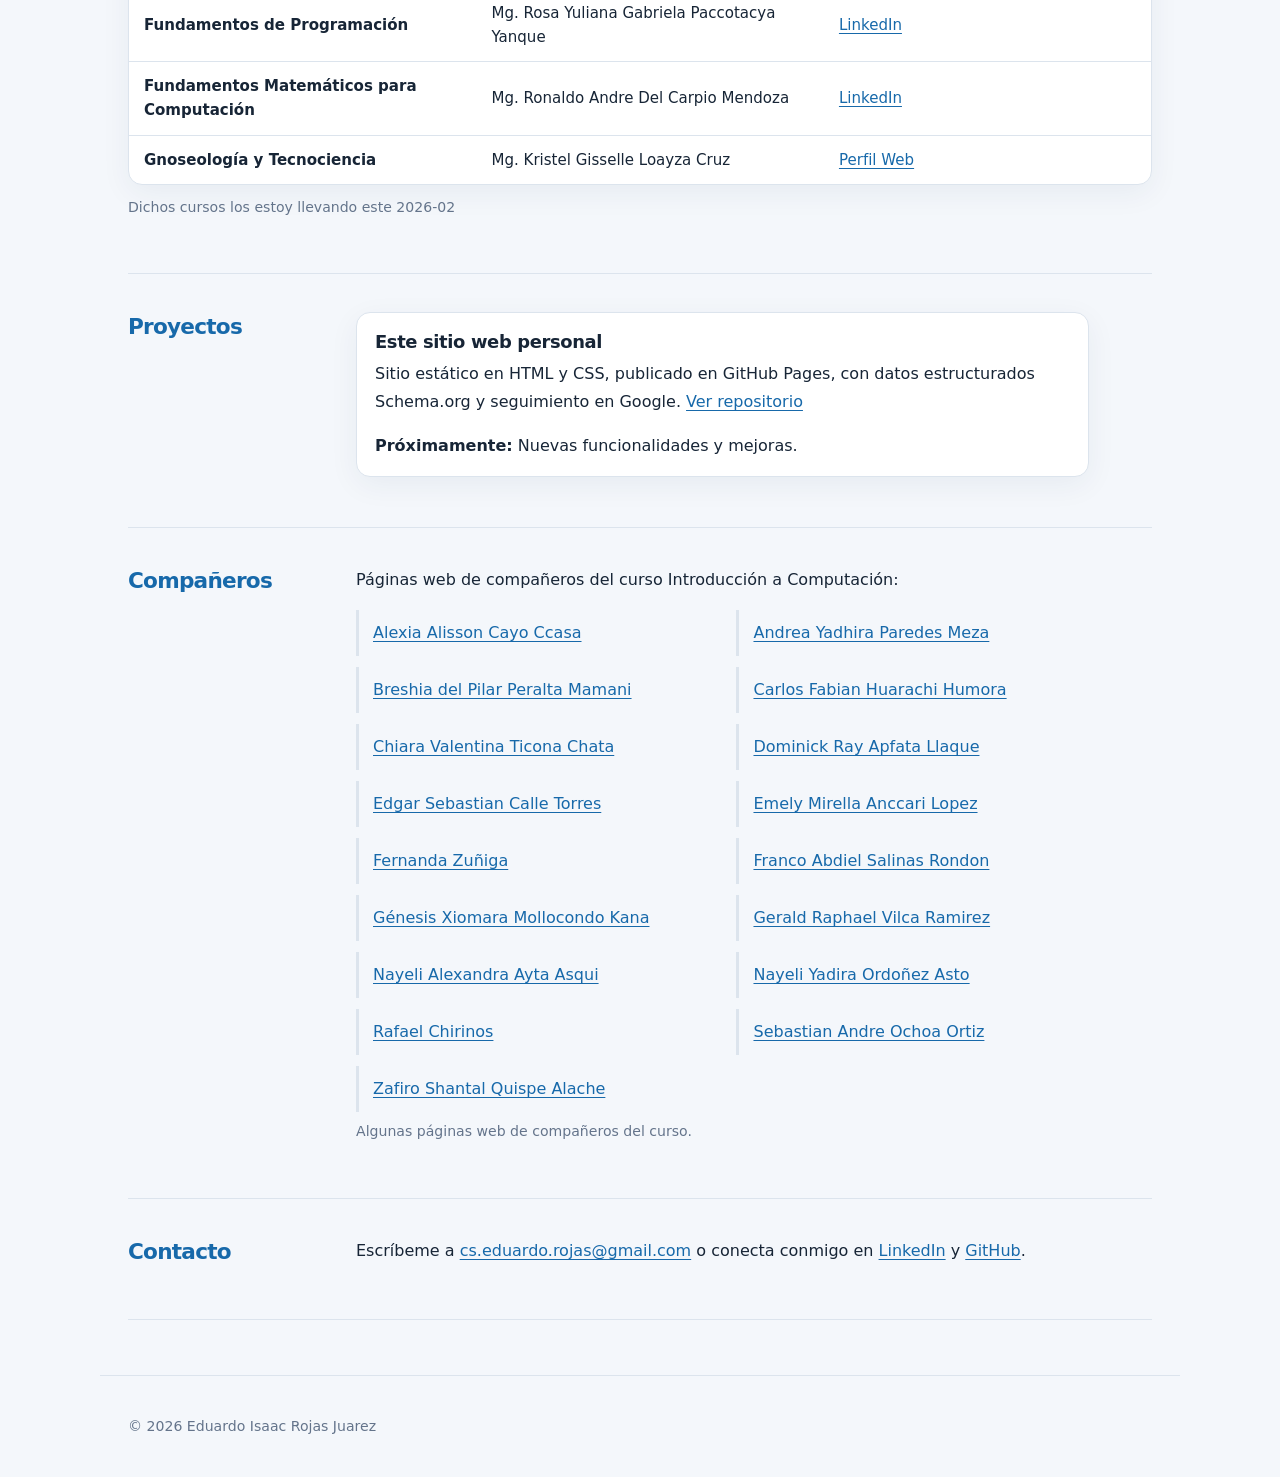
==== commit bf627835: "Fix HTML encoding issues in index.html" ====
--- a/index.html
+++ b/index.html
@@ -219,6 +219,7 @@
       <p>Páginas web de compañeros del curso Introducción a Computación:</p>
       <ul class="linea dos-columnas">
         <li><a href="https://alexiacayo19.github.io" target="_blank" rel="noopener noreferrer">Alexia Alisson Cayo Ccasa</a></li>
+        <li><a href="https://andrea-yadhira-portafolio.vercel.app/" target="_blank" rel="noopener noreferrer">Andrea Yadhira Paredes Meza</a></li>
         <li><a href="https://bre-pilar.github.io/Breshia-del-pilar-peralta-mamani/" target="_blank" rel="noopener noreferrer">Breshia del Pilar Peralta Mamani</a></li>
         <li><a href="https://carlosfabianhuarachihumora.github.io" target="_blank" rel="noopener noreferrer">Carlos Fabian Huarachi Humora</a></li>
         <li><a href="https://chiaraticona-source.github.io/chiara-ticona.github.io/" target="_blank" rel="noopener noreferrer">Chiara Valentina Ticona Chata</a></li>
